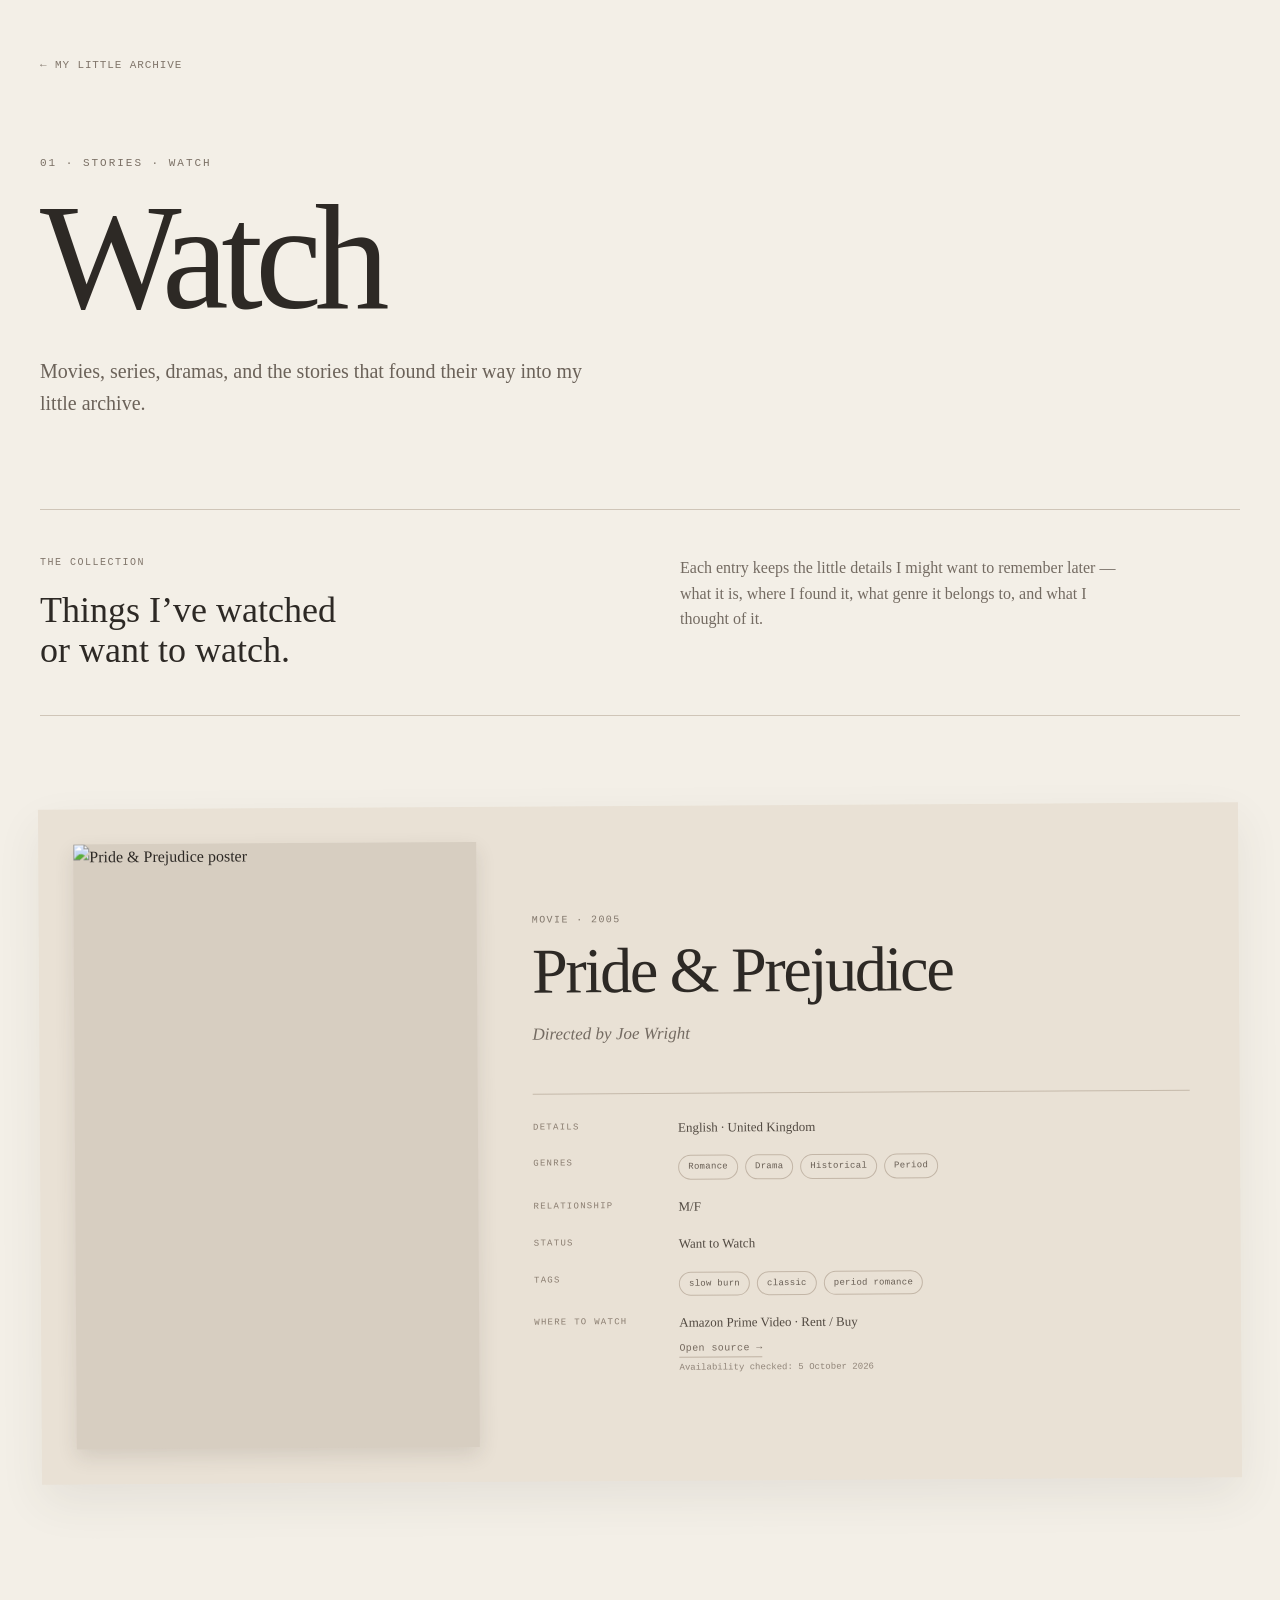
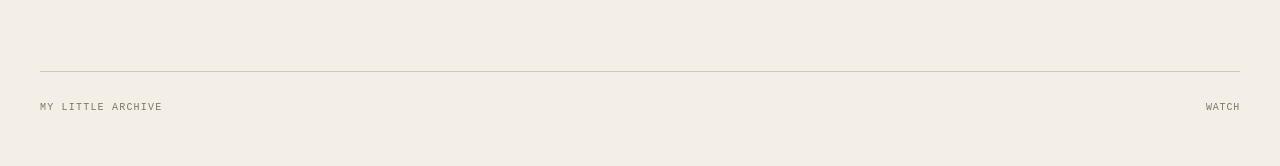
==== watch.html @ 1c5a0d5b "Create my little archive" ====
<!DOCTYPE html>
<html lang="en">

<head>
    <meta charset="UTF-8">
    <meta name="viewport" content="width=device-width, initial-scale=1.0">

    <title>Watch — My Little Archive</title>

    <link rel="stylesheet" href="style.css">
</head>

<body>

    <main class="page watch-page">

        <!-- =================================
             WATCH HEADER
             ================================= -->

        <header class="room-header">

            <a href="index.html" class="back-link">
                ← My Little Archive
            </a>

            <p class="eyebrow">01 · STORIES · WATCH</p>

            <h1>Watch</h1>

            <p class="room-intro">
                Movies, series, dramas, and the stories
                that found their way into my little archive.
            </p>

        </header>


        <!-- =================================
             WATCH INTRO
             ================================= -->

        <section class="watch-intro">

            <div>
                <p class="section-label">THE COLLECTION</p>

                <h2>Things I’ve watched<br>or want to watch.</h2>
            </div>

            <p class="watch-note">
                Each entry keeps the little details I might
                want to remember later — what it is, where
                I found it, what genre it belongs to, and
                what I thought of it.
            </p>

        </section>


        <!-- =================================
             MOVIE COLLECTION
             ================================= -->

        <section class="watch-collection">

            <div id="movie-grid" class="movie-grid">
                <!-- Movies will appear here automatically -->
            </div>

        </section>


        <!-- =================================
             FOOTER
             ================================= -->

        <footer class="archive-footer">

            <p>MY LITTLE ARCHIVE</p>

            <span>WATCH</span>

        </footer>

    </main>


    <!-- JavaScript -->
    <script src="watch.js"></script>

</body>

</html>
---- style.css ----
/* =================================
   MY LITTLE ARCHIVE
   Visual foundation
   ================================= */

* {
    box-sizing: border-box;
}

html {
    scroll-behavior: smooth;
}

body {
    margin: 0;
    min-height: 100vh;

    background: #f3efe7;
    color: #2d2925;

    font-family: Georgia, "Times New Roman", serif;
    line-height: 1.6;
}

::selection {
    background: #d8c8b2;
    color: #2d2925;
}

a {
    color: inherit;
    text-decoration: none;
}

button,
input,
select,
textarea {
    font: inherit;
}

button {
    cursor: pointer;
}

.page {
    width: min(1200px, calc(100% - 48px));
    margin: 0 auto;
}


/* =================================
   HOMEPAGE HEADER
   ================================= */

.hero {
    min-height: 70vh;

    display: flex;
    flex-direction: column;
    justify-content: center;

    padding: 80px 0;
}

.eyebrow {
    margin: 0 0 18px;

    font-family: "Courier New", monospace;
    font-size: 11px;
    letter-spacing: 0.18em;
    text-transform: uppercase;

    color: #7b7065;
}

.hero h1 {
    margin: 0;

    font-size: clamp(52px, 9vw, 120px);
    font-weight: 400;
    letter-spacing: -0.04em;
    line-height: 0.95;
}

.intro {
    max-width: 520px;
    margin: 28px 0 0;

    font-size: 20px;
    color: #6b6259;
}


/* =================================
   HOMEPAGE COLLECTIONS
   ================================= */

.collections {
    display: grid;
    grid-template-columns: repeat(2, 1fr);
    gap: 24px;

    margin-top: 80px;
}

.collection {
    min-height: 300px;

    padding: 36px;

    border: 1px solid #cfc5b8;

    background: rgba(255, 252, 246, 0.35);

    transition:
        transform 0.3s ease,
        background 0.3s ease;
}

.collection:hover {
    background: #ebe4d9;
    transform: translateY(-4px);
}

.collection-number {
    margin: 0 0 28px;

    font-family: "Courier New", monospace;
    font-size: 11px;
    letter-spacing: 0.15em;

    color: #8a7d70;
}

.collection h2 {
    margin: 0;

    font-size: 42px;
    font-weight: 400;
    line-height: 1;
}

.collection-description {
    max-width: 420px;
    margin: 18px 0 32px;

    color: #746b62;
}


/* =================================
   HOMEPAGE ROOM LINKS
   ================================= */

.rooms {
    display: flex;
    flex-direction: column;
    gap: 10px;
}

.room {
    display: flex;
    align-items: center;
    gap: 16px;

    padding: 14px 16px;

    border-top: 1px solid #d6cdc2;

    transition:
        background 0.25s ease,
        padding-left 0.25s ease;
}

.room:last-child {
    border-bottom: 1px solid #d6cdc2;
}

.room:hover {
    background: rgba(255, 252, 246, 0.65);
    padding-left: 22px;
}

.room-icon {
    width: 38px;
    flex-shrink: 0;

    font-size: 22px;
    text-align: center;
}

.room h3 {
    margin: 0;

    font-size: 20px;
    font-weight: 400;
}

.room p {
    margin: 2px 0 0;

    font-family: "Courier New", monospace;
    font-size: 10px;
    line-height: 1.5;
    letter-spacing: 0.04em;

    color: #81766b;
}


/* =================================
   ROOM PAGE HEADER
   ================================= */

.room-header {
    padding: 50px 0 90px;
}

.back-link {
    display: inline-block;

    margin-bottom: 80px;

    font-family: "Courier New", monospace;
    font-size: 11px;
    letter-spacing: 0.08em;
    text-transform: uppercase;

    color: #81766b;

    transition: transform 0.2s ease;
}

.back-link:hover {
    transform: translateX(-4px);
}

.room-header h1 {
    margin: 0;

    font-size: clamp(64px, 12vw, 150px);
    font-weight: 400;
    letter-spacing: -0.05em;
    line-height: 0.9;
}

.room-intro {
    max-width: 550px;

    margin: 30px 0 0;

    font-size: 20px;
    color: #6b6259;
}


/* =================================
   WATCH INTRO
   ================================= */

.watch-intro {
    display: grid;
    grid-template-columns: 1fr 1fr;
    gap: 80px;

    padding: 45px 0;

    border-top: 1px solid #cfc5b8;
    border-bottom: 1px solid #cfc5b8;
}

.section-label {
    margin: 0 0 20px;

    font-family: "Courier New", monospace;
    font-size: 10px;
    letter-spacing: 0.15em;
    text-transform: uppercase;

    color: #81766b;
}

.watch-intro h2 {
    margin: 0;

    font-size: 36px;
    font-weight: 400;
    line-height: 1.1;
}

.watch-note {
    max-width: 450px;

    margin: 0;

    color: #746b62;
}


/* =================================
   WATCH COLLECTION
   ================================= */

.watch-collection {
    padding: 90px 0;
}

.movie-grid {
    display: flex;
    flex-direction: column;
    gap: 60px;
}


/* =================================
   MOVIE CARD
   ================================= */

.movie-card {
    display: grid;
    grid-template-columns: minmax(280px, 0.75fr) 1.25fr;
    gap: 55px;

    padding: 35px;

    background: #e9e1d5;

    box-shadow:
        0 18px 45px rgba(70, 58, 45, 0.08);

    transform: rotate(-0.35deg);

    transition:
        transform 0.35s ease,
        box-shadow 0.35s ease;
}

.movie-card:nth-child(even) {
    transform: rotate(0.35deg);
}

.movie-card:hover {
    transform: rotate(0deg) translateY(-5px);

    box-shadow:
        0 24px 55px rgba(70, 58, 45, 0.13);
}


/* =================================
   MOVIE POSTER
   ================================= */

.movie-poster {
    width: 100%;
    aspect-ratio: 2 / 3;

    overflow: hidden;

    background: #d7cec1;

    box-shadow:
        0 8px 20px rgba(60, 50, 40, 0.12);
}

.movie-poster img {
    display: block;

    width: 100%;
    height: 100%;

    object-fit: cover;
}

.poster-placeholder {
    width: 100%;
    height: 100%;

    display: flex;
    flex-direction: column;
    align-items: center;
    justify-content: center;

    gap: 12px;

    background:
        linear-gradient(
            145deg,
            #ddd3c5,
            #c9bcae
        );

    color: #73685d;
}

.poster-placeholder span {
    font-size: 48px;
}

.poster-placeholder small {
    font-family: "Courier New", monospace;
    font-size: 10px;
    letter-spacing: 0.2em;
}


/* =================================
   MOVIE INFORMATION
   ================================= */

.movie-information {
    align-self: center;

    padding: 20px 15px 20px 0;
}

.movie-type {
    margin: 0 0 12px;

    font-family: "Courier New", monospace;
    font-size: 10px;
    letter-spacing: 0.14em;
    text-transform: uppercase;

    color: #81766b;
}

.movie-information h2 {
    margin: 0;

    font-size: clamp(38px, 5vw, 68px);
    font-weight: 400;
    letter-spacing: -0.035em;
    line-height: 0.98;
}

.movie-director {
    margin: 18px 0 45px;

    font-size: 17px;
    font-style: italic;

    color: #746b62;
}


/* =================================
   MOVIE METADATA
   ================================= */

.movie-meta {
    display: flex;
    flex-direction: column;
    gap: 18px;

    padding-top: 25px;

    border-top: 1px solid #c5b9aa;
}

.meta-group {
    display: grid;
    grid-template-columns: 125px 1fr;
    gap: 20px;
    align-items: start;
}

.meta-label {
    padding-top: 2px;

    font-family: "Courier New", monospace;
    font-size: 9px;
    line-height: 1.4;
    letter-spacing: 0.14em;
    text-transform: uppercase;

    color: #8a7d70;
}

.meta-group p {
    margin: 0;

    font-size: 13px;
    line-height: 1.45;

    color: #514941;
}


/* =================================
   SOURCE / WATCH INFORMATION
   ================================= */

.source-link {
    display: inline-block;

    margin-top: 5px;

    font-family: "Courier New", monospace;
    font-size: 10px;
    letter-spacing: 0.04em;

    color: #75695e;

    border-bottom: 1px solid #bfb2a3;
}

.source-link:hover {
    color: #2d2925;
}

.availability-date {
    margin-top: 4px !important;

    font-family: "Courier New", monospace;
    font-size: 9px !important;
    line-height: 1.4 !important;

    color: #918579 !important;
}


/* =================================
   TAGS
   ================================= */

.tag-list {
    display: flex;
    flex-wrap: wrap;
    gap: 7px;
}

.tag-list span {
    display: inline-block;

    padding: 4px 9px;

    border: 1px solid #c3b6a7;

    border-radius: 999px;

    font-family: "Courier New", monospace;
    font-size: 9px;
    letter-spacing: 0.03em;

    color: #675d53;
}


/* =================================
   MOVIE NOTES
   ================================= */

.movie-note {
    margin-top: 32px;
    padding-top: 22px;

    border-top: 1px solid #c5b9aa;
}

.movie-note .meta-label {
    display: block;

    margin-bottom: 8px;
}

.movie-note p {
    max-width: 600px;

    margin: 0;

    font-size: 14px;
    line-height: 1.6;

    color: #62584f;
}

.personal-note {
    padding-bottom: 5px;
}


/* =================================
   ADMIN / ADD PAGE
   ================================= */

.admin-page {
    padding-bottom: 40px;
}

.admin-section {
    padding: 55px 0;

    border-top: 1px solid #cfc5b8;
}

.admin-section > .section-label {
    margin-bottom: 28px;
}


/* =================================
   ADD TYPE SELECTION
   ================================= */

.add-type-grid {
    display: grid;
    grid-template-columns: repeat(5, 1fr);
    gap: 12px;
}

.add-type {
    min-height: 145px;

    display: flex;
    flex-direction: column;
    align-items: flex-start;
    justify-content: flex-start;

    padding: 20px;

    border: 1px solid #cfc5b8;

    background: rgba(255, 252, 246, 0.35);

    color: #2d2925;

    text-align: left;

    transition:
        background 0.25s ease,
        transform 0.25s ease,
        border-color 0.25s ease;
}

.add-type:hover {
    background: #ebe4d9;
    transform: translateY(-3px);
}

.add-type.active {
    background: #e6dccf;
    border-color: #9f9182;

    box-shadow:
        inset 0 0 0 1px #b7a99a;
}

.add-type span {
    margin-bottom: 16px;

    font-size: 26px;
}

.add-type strong {
    font-size: 19px;
    font-weight: 400;
}

.add-type small {
    margin-top: 4px;

    font-family: "Courier New", monospace;
    font-size: 9px;
    line-height: 1.4;

    color: #81766b;
}


/* =================================
   SEARCH BOX
   ================================= */

.search-box {
    display: flex;
    gap: 10px;

    max-width: 800px;
}

.search-box input {
    flex: 1;

    min-width: 0;

    padding: 17px 18px;

    border: 1px solid #c5b9aa;

    background: #fffaf2;

    color: #2d2925;

    outline: none;
}

.search-box input:focus {
    border-color: #8e8071;
}

.search-button {
    padding: 17px 28px;

    border: 1px solid #2d2925;

    background: #2d2925;
    color: #f5efe5;

    font-family: "Courier New", monospace;
    font-size: 10px;
    letter-spacing: 0.12em;
    text-transform: uppercase;

    transition:
        background 0.2s ease,
        color 0.2s ease;
}

.search-button:hover {
    background: #f3efe7;
    color: #2d2925;
}

.field-note {
    margin: 12px 0 0;

    font-family: "Courier New", monospace;
    font-size: 10px;

    color: #8a7d70;
}


/* =================================
   SEARCH RESULTS
   ================================= */

.search-results-section {
    display: none;
}

.search-results-section.visible {
    display: block;
}

.empty-search {
    min-height: 180px;

    display: flex;
    flex-direction: column;
    align-items: center;
    justify-content: center;

    padding: 40px;

    border: 1px dashed #c7bcae;

    text-align: center;

    color: #81766b;
}

.empty-search span {
    margin-bottom: 10px;

    font-size: 32px;
}

.empty-search p {
    margin: 0;

    font-family: "Courier New", monospace;
    font-size: 10px;
}


/* =================================
   ADMIN FORM
   ================================= */

.admin-form {
    max-width: 850px;

    display: flex;
    flex-direction: column;
    gap: 28px;
}

.form-field {
    display: flex;
    flex-direction: column;
    gap: 8px;
}

.form-field label {
    font-family: "Courier New", monospace;
    font-size: 9px;
    letter-spacing: 0.14em;
    text-transform: uppercase;

    color: #81766b;
}

.form-field input,
.form-field select,
.form-field textarea {
    width: 100%;

    padding: 14px 15px;

    border: 1px solid #c5b9aa;

    background: #fffaf2;

    color: #2d2925;

    outline: none;
}

.form-field textarea {
    resize: vertical;
}

.form-field input:focus,
.form-field select:focus,
.form-field textarea:focus {
    border-color: #8e8071;
}

.form-row {
    display: grid;
    grid-template-columns: 1fr 1fr;
    gap: 20px;
}

.input-help {
    font-family: "Courier New", monospace;
    font-size: 9px;

    color: #978b7e;
}


/* =================================
   WATCHED CHECKBOX
   ================================= */

.check-field {
    display: flex;
    align-items: center;
    gap: 14px;

    padding: 18px;

    border: 1px solid #cfc5b8;

    background: rgba(255, 252, 246, 0.45);

    cursor: pointer;
}

.check-field input {
    position: absolute;
    opacity: 0;
    pointer-events: none;
}

.check-box {
    width: 22px;
    height: 22px;
    flex-shrink: 0;

    display: block;

    border: 1px solid #9f9182;

    background: #fffaf2;

    position: relative;
}

.check-field input:checked + .check-box {
    background: #2d2925;
    border-color: #2d2925;
}

.check-field input:checked + .check-box::after {
    content: "✓";

    position: absolute;

    left: 4px;
    top: -3px;

    font-family: Georgia, serif;
    font-size: 18px;

    color: #f5efe5;
}

.check-field strong {
    display: block;

    font-size: 16px;
    font-weight: 400;
}

.check-field small {
    display: block;

    margin-top: 2px;

    font-family: "Courier New", monospace;
    font-size: 9px;

    color: #81766b;
}


/* =================================
   HIDDEN FIELD
   ================================= */

.hidden-field {
    display: none;
}


/* =================================
   SAVE BUTTON
   ================================= */

.save-button {
    align-self: flex-start;

    margin-top: 10px;

    padding: 17px 30px;

    border: 1px solid #2d2925;

    background: #2d2925;
    color: #f5efe5;

    font-family: "Courier New", monospace;
    font-size: 10px;
    letter-spacing: 0.12em;
    text-transform: uppercase;

    transition:
        background 0.2s ease,
        color 0.2s ease,
        transform 0.2s ease;
}

.save-button:hover {
    background: #f3efe7;
    color: #2d2925;

    transform: translateY(-2px);
}


/* =================================
   LOADING / ERROR
   ================================= */

.loading-message {
    padding: 60px;

    text-align: center;

    border: 1px dashed #c7bcae;

    color: #746b62;
}

.loading-message p {
    margin: 5px 0;
}


/* =================================
   FOOTER
   ================================= */

.archive-footer {
    display: flex;
    align-items: baseline;
    justify-content: space-between;

    margin-top: 100px;
    padding: 28px 0 50px;

    border-top: 1px solid #cfc5b8;

    font-family: "Courier New", monospace;
    font-size: 10px;
    letter-spacing: 0.12em;
    text-transform: uppercase;

    color: #81766b;
}

.archive-footer p {
    margin: 0;
}

.archive-footer span {
    letter-spacing: 0.08em;
}


/* =================================
   MOBILE
   ================================= */

@media (max-width: 900px) {

    .add-type-grid {
        grid-template-columns: repeat(2, 1fr);
    }

    .movie-card {
        grid-template-columns: minmax(240px, 0.75fr) 1.25fr;
        gap: 35px;
    }
}


@media (max-width: 700px) {

    .page {
        width: min(100% - 28px, 1200px);
    }

    .hero {
        min-height: 80vh;
        padding: 60px 0;
    }

    .hero h1 {
        font-size: clamp(48px, 15vw, 80px);
    }

    .intro {
        font-size: 18px;
    }

    .collections {
        grid-template-columns: 1fr;
        margin-top: 50px;
    }

    .collection {
        min-height: auto;
        padding: 28px;
    }

    .collection h2 {
        font-size: 36px;
    }

    .room {
        padding: 14px 8px;
    }

    .room-header {
        padding: 30px 0 60px;
    }

    .back-link {
        margin-bottom: 60px;
    }

    .room-header h1 {
        font-size: clamp(64px, 20vw, 100px);
    }

    .watch-intro {
        grid-template-columns: 1fr;
        gap: 30px;
    }

    .watch-intro h2 {
        font-size: 30px;
    }

    .watch-collection {
        padding: 60px 0;
    }

    .movie-card {
        grid-template-columns: 1fr;

        gap: 30px;

        padding: 22px;

        transform: none;
    }

    .movie-card:nth-child(even) {
        transform: none;
    }

    .movie-card:hover {
        transform: translateY(-4px);
    }

    .movie-information {
        padding: 0;
    }

    .movie-information h2 {
        font-size: 44px;
    }

    .meta-group {
        grid-template-columns: 1fr;
        gap: 6px;
    }

    .meta-group p {
        font-size: 13px;
    }

    .add-type-grid {
        grid-template-columns: 1fr 1fr;
    }

    .add-type {
        min-height: 130px;
        padding: 16px;
    }

    .search-box {
        flex-direction: column;
    }

    .search-button {
        width: 100%;
    }

    .form-row {
        grid-template-columns: 1fr;
    }

    .archive-footer {
        flex-direction: column;
        gap: 8px;
    }
}
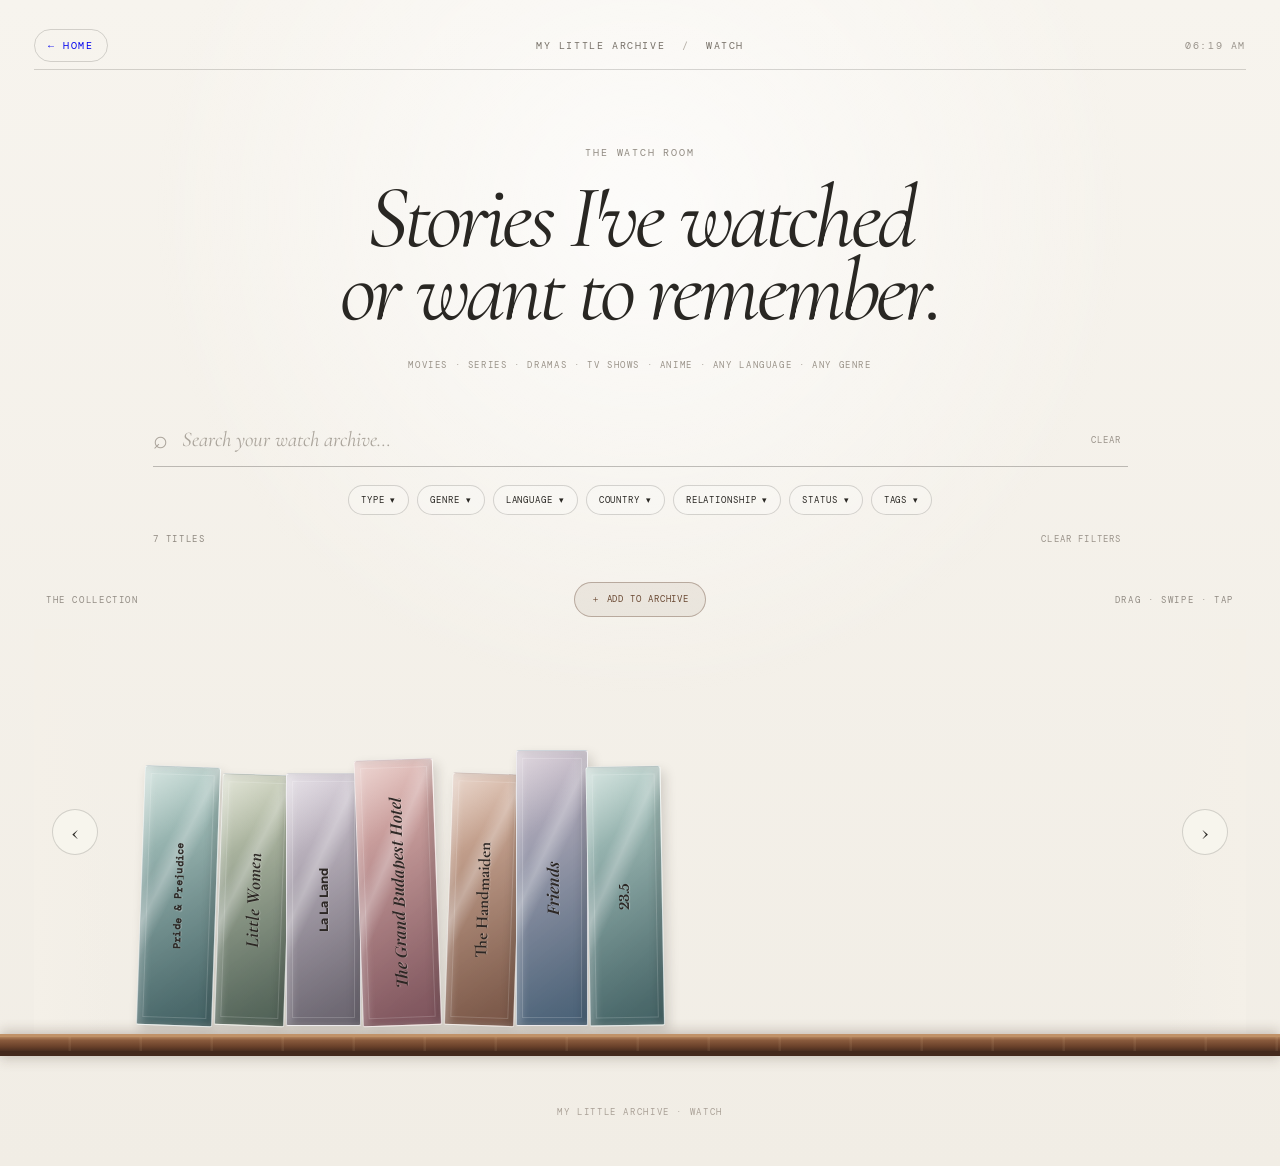
==== commit cb07b506: "Save working Watch room" ====
--- a/watch.html
+++ b/watch.html
@@ -1,94 +1,244 @@
 <!DOCTYPE html>
 <html lang="en">
-
 <head>
-    <meta charset="UTF-8">
-    <meta name="viewport" content="width=device-width, initial-scale=1.0">
-
-    <title>Watch — My Little Archive</title>
-
-    <link rel="stylesheet" href="style.css">
+  <meta charset="UTF-8">
+  <meta name="viewport" content="width=device-width, initial-scale=1">
+  <title>Watch — My Little Archive</title>
+  <link rel="stylesheet" href="watch.css">
 </head>
 
 <body>
-
-    <main class="page watch-page">
-
-        <!-- =================================
-             WATCH HEADER
-             ================================= -->
-
-        <header class="room-header">
-
-            <a href="index.html" class="back-link">
-                ← My Little Archive
-            </a>
-
-            <p class="eyebrow">01 · STORIES · WATCH</p>
-
-            <h1>Watch</h1>
-
-            <p class="room-intro">
-                Movies, series, dramas, and the stories
-                that found their way into my little archive.
-            </p>
-
-        </header>
-
-
-        <!-- =================================
-             WATCH INTRO
-             ================================= -->
-
-        <section class="watch-intro">
-
-            <div>
-                <p class="section-label">THE COLLECTION</p>
-
-                <h2>Things I’ve watched<br>or want to watch.</h2>
-            </div>
-
-            <p class="watch-note">
-                Each entry keeps the little details I might
-                want to remember later — what it is, where
-                I found it, what genre it belongs to, and
-                what I thought of it.
-            </p>
-
-        </section>
-
-
-        <!-- =================================
-             MOVIE COLLECTION
-             ================================= -->
-
-        <section class="watch-collection">
-
-            <div id="movie-grid" class="movie-grid">
-                <!-- Movies will appear here automatically -->
-            </div>
-
-        </section>
-
-
-        <!-- =================================
-             FOOTER
-             ================================= -->
-
-        <footer class="archive-footer">
-
-            <p>MY LITTLE ARCHIVE</p>
-
-            <span>WATCH</span>
-
-        </footer>
-
+  <div class="page">
+    <header class="topbar">
+      <a class="home" href="index.html">← HOME</a>
+      <div class="crumb">MY LITTLE ARCHIVE <span>/</span> WATCH</div>
+      <div class="clock" id="clock"></div>
+    </header>
+
+    <main>
+      <section class="hero">
+        <div class="eyebrow">THE WATCH ROOM</div>
+        <h1>Stories I've watched<br>or want to remember.</h1>
+        <p class="sub">
+          MOVIES · SERIES · DRAMAS · TV SHOWS · ANIME · ANY LANGUAGE · ANY GENRE
+        </p>
+      </section>
+
+      <section class="tools">
+        <div class="search-wrap">
+          <span aria-hidden="true">⌕</span>
+          <input
+            id="search"
+            type="search"
+            placeholder="Search your watch archive…"
+            autocomplete="off"
+          >
+          <button id="clearSearch" type="button">CLEAR</button>
+        </div>
+
+        <div id="filters" class="filters"></div>
+
+        <div class="result-row">
+          <span id="count">0 TITLES</span>
+          <button id="clearFilters" type="button">CLEAR FILTERS</button>
+        </div>
+      </section>
+
+      <section class="collection">
+        <div class="collection-head">
+          <span>THE COLLECTION</span>
+          <button id="openAdd" class="add-button" type="button">
+            ＋ ADD TO ARCHIVE
+          </button>
+          <span class="drag-hint">DRAG · SWIPE · TAP</span>
+        </div>
+
+        <div class="rack">
+          <button class="arrow left" id="prev" type="button" aria-label="Scroll left">‹</button>
+          <div class="edge-fade left-fade"></div>
+          <div id="rail" class="rail"></div>
+          <div class="edge-fade right-fade"></div>
+          <button class="arrow right" id="next" type="button" aria-label="Scroll right">›</button>
+        </div>
+
+        <div class="rack-floor"></div>
+
+        <div id="empty" class="empty" hidden>
+          <div>NOTHING HERE YET</div>
+          <p>Try another search or clear the filters.</p>
+          <button id="emptyAdd" type="button">ADD A STORY</button>
+        </div>
+      </section>
     </main>
 
-
-    <!-- JavaScript -->
-    <script src="watch.js"></script>
-
+    <footer>MY LITTLE ARCHIVE · WATCH</footer>
+  </div>
+
+  <!-- STORY DETAILS -->
+  <div id="modal" class="modal" aria-hidden="true">
+    <div class="modal-backdrop" data-close></div>
+    <article class="detail">
+      <button class="close" id="close" type="button" aria-label="Close">×</button>
+      <div id="detailContent"></div>
+    </article>
+  </div>
+
+  <!-- ADD / EDIT STORY -->
+  <div id="addModal" class="modal" aria-hidden="true">
+    <div class="modal-backdrop" data-add-close></div>
+
+    <article class="add-card">
+      <button class="close" id="closeAdd" type="button" aria-label="Close">×</button>
+
+      <div class="add-heading">
+        <div class="eyebrow">THE ARCHIVE DESK</div>
+        <h2 id="addHeadingTitle">Add a story.</h2>
+        <p id="addHeadingText">
+          Find a title or enter its details manually. You can edit everything before saving.
+        </p>
+      </div>
+
+      <form id="addForm">
+        <div class="movie-search-box">
+          <label for="movieLookup">FIND A MOVIE / SHOW</label>
+          <div class="movie-search-row">
+            <input
+              id="movieLookup"
+              type="search"
+              placeholder="e.g. The Handmaiden"
+              autocomplete="off"
+            >
+            <button id="findMovie" class="primary-button" type="button">
+              FIND MOVIE
+            </button>
+          </div>
+          <small id="movieSearchStatus">
+            Artwork and details are retrieved automatically when available.
+          </small>
+        </div>
+
+        <input name="poster" type="hidden">
+
+        <div class="form-grid">
+          <label>
+            TITLE
+            <input name="title" type="text" required>
+          </label>
+
+          <label>
+            TYPE
+            <select name="type">
+              <option>Movie</option>
+              <option>Series</option>
+              <option>Drama</option>
+              <option>TV Show</option>
+              <option>Anime</option>
+              <option>Special</option>
+              <option>Other</option>
+            </select>
+          </label>
+
+          <label>
+            YEAR
+            <input name="year" type="number" min="1880" max="2100">
+          </label>
+
+          <label>
+            DIRECTOR / CREATOR
+            <input name="director" type="text">
+          </label>
+
+          <label>
+            LANGUAGE
+            <input name="language" type="text">
+          </label>
+
+          <label>
+            COUNTRY
+            <input name="country" type="text">
+          </label>
+
+          <label>
+            REPRESENTATION
+            <input name="relationship" type="text" placeholder="M/F · F/F · M/M · GL · BL">
+          </label>
+
+          <label>
+            GENRES
+            <input name="genres" type="text" placeholder="Romance, Drama, Thriller">
+          </label>
+
+          <label>
+            TAGS
+            <input name="tags" type="text" placeholder="slow burn, comfort, tragic">
+          </label>
+
+          <label>
+            STATUS
+            <select name="status">
+              <option>Want to Watch</option>
+              <option>Watching</option>
+              <option>Watched</option>
+              <option>Dropped</option>
+            </select>
+          </label>
+
+          <label>
+            TITLE STYLE
+            <select name="titleStyle">
+              <option value="elegant">Elegant</option>
+              <option value="romantic">Romantic</option>
+              <option value="classic">Classic</option>
+              <option value="modern">Modern</option>
+              <option value="dramatic">Dramatic</option>
+              <option value="minimal">Minimal</option>
+            </select>
+          </label>
+
+          <label>
+            DURATION
+            <input name="duration" type="text" placeholder="2h 12min">
+          </label>
+
+          <label>
+            RATING
+            <input name="rating" type="text" placeholder="e.g. 8.5">
+          </label>
+
+          <label>
+            DATE WATCHED
+            <input name="dateWatched" type="date">
+          </label>
+
+          <label>
+            WHERE TO WATCH
+            <input name="whereToWatch" type="text" placeholder="Netflix · Prime Video">
+          </label>
+
+          <label class="wide">
+            WATCH / SOURCE LINK
+            <input name="watchLink" type="url" placeholder="https://…">
+          </label>
+
+          <label class="wide">
+            DESCRIPTION / SUMMARY
+            <textarea name="description" rows="4" placeholder="What is this story about?"></textarea>
+          </label>
+
+          <label class="wide">
+            MY NOTE
+            <textarea name="personalNote" rows="4" placeholder="Your own thoughts and favourite details…"></textarea>
+          </label>
+        </div>
+
+        <div class="add-actions">
+          <button id="cancelAdd" class="secondary-button" type="button">CANCEL</button>
+          <button class="primary-button" type="submit">SAVE TO ARCHIVE</button>
+        </div>
+      </form>
+    </article>
+  </div>
+
+  <script src="watch.js"></script>
 </body>
-
 </html>
--- a/watch.css
+++ b/watch.css
@@ -0,0 +1,1098 @@
+@import url('https://fonts.googleapis.com/css2?family=Cormorant+Garamond:ital,wght@0,400;0,500;0,600;0,700;1,400;1,500;1,600&family=DM+Mono:wght@400;500&family=Playfair+Display:ital,wght@0,400;0,500;0,600;0,700;1,400;1,500&family=Libre+Baskerville:wght@400;700&family=Montserrat:wght@500;600;700&display=swap');
+
+:root {
+  --paper: #f4f0e8;
+  --paper-light: #f8f5ee;
+  --ink: #292723;
+  --muted: #8d877e;
+  --line: rgba(41, 39, 35, .18);
+  --wood: #765036;
+  --serif: "Cormorant Garamond", Georgia, serif;
+  --mono: "DM Mono", monospace;
+}
+
+* {
+  box-sizing: border-box;
+}
+
+html {
+  min-height: 100%;
+  background: var(--paper);
+}
+
+body {
+  margin: 0;
+  min-height: 100vh;
+  background:
+    radial-gradient(circle at 50% 18%, rgba(255,255,255,.72), transparent 42%),
+    linear-gradient(180deg, #f7f4ee 0%, #f1ede5 100%);
+  color: var(--ink);
+  font-family: var(--serif);
+  overflow-x: hidden;
+}
+
+button,
+input,
+select,
+textarea {
+  font: inherit;
+}
+
+button {
+  color: inherit;
+  cursor: pointer;
+}
+
+button:disabled {
+  opacity: .4;
+  cursor: default;
+}
+
+[hidden] {
+  display: none !important;
+}
+
+.page {
+  min-height: 100vh;
+  padding: 22px 34px 28px;
+}
+
+/* NAVIGATION */
+
+.topbar {
+  height: 48px;
+  display: grid;
+  grid-template-columns: 140px 1fr 140px;
+  align-items: center;
+  border-bottom: 1px solid var(--line);
+}
+
+.home,
+.clock,
+.crumb {
+  font-family: var(--mono);
+  font-size: 10px;
+  letter-spacing: .16em;
+  text-transform: uppercase;
+}
+
+.home {
+  text-decoration: none;
+  border: 1px solid var(--line);
+  border-radius: 999px;
+  padding: 9px 13px;
+  width: max-content;
+  transition: .2s;
+}
+
+.home:hover {
+  background: #2c2a26;
+  color: #f7f4ee;
+}
+
+.crumb {
+  text-align: center;
+  color: #777168;
+}
+
+.crumb span {
+  margin: 0 9px;
+  color: #b4aea5;
+}
+
+.clock {
+  text-align: right;
+  color: #99938b;
+}
+
+/* HERO */
+
+.hero {
+  text-align: center;
+  padding: 76px 20px 40px;
+}
+
+.eyebrow,
+.sub,
+.collection-head,
+.result-row,
+footer {
+  font-family: var(--mono);
+  letter-spacing: .18em;
+  text-transform: uppercase;
+}
+
+.eyebrow {
+  font-size: 10px;
+  color: #918b82;
+  margin-bottom: 22px;
+}
+
+.hero h1 {
+  font-size: clamp(56px, 7vw, 104px);
+  line-height: .82;
+  font-weight: 400;
+  font-style: italic;
+  letter-spacing: -.045em;
+  margin: 0;
+}
+
+.sub {
+  font-size: 9px;
+  line-height: 1.8;
+  color: #9a9389;
+  margin: 29px 0 0;
+}
+
+/* SEARCH */
+
+.tools {
+  max-width: 975px;
+  margin: 0 auto 36px;
+}
+
+.search-wrap {
+  height: 54px;
+  border-bottom: 1px solid rgba(41,39,35,.28);
+  display: flex;
+  align-items: center;
+  gap: 12px;
+}
+
+.search-wrap > span {
+  font-size: 25px;
+  color: #aaa39a;
+}
+
+.search-wrap input {
+  flex: 1;
+  min-width: 0;
+  border: 0;
+  outline: 0;
+  background: transparent;
+  font-family: var(--serif);
+  font-size: 21px;
+  font-style: italic;
+  color: var(--ink);
+}
+
+.search-wrap input::placeholder {
+  color: #aaa49b;
+}
+
+.search-wrap button,
+.result-row button {
+  border: 0;
+  background: transparent;
+  font-family: var(--mono);
+  font-size: 9px;
+  letter-spacing: .13em;
+  color: #9a938a;
+}
+
+/* FILTERS */
+
+.filters {
+  display: flex;
+  gap: 8px;
+  flex-wrap: wrap;
+  justify-content: center;
+  padding: 18px 0 10px;
+}
+
+.filter {
+  position: relative;
+}
+
+.filter > button {
+  border: 1px solid var(--line);
+  background: rgba(255,255,255,.2);
+  border-radius: 999px;
+  padding: 8px 12px;
+  font-family: var(--mono);
+  font-size: 9px;
+  letter-spacing: .1em;
+  text-transform: uppercase;
+}
+
+.filter > button.active,
+.filter > button:hover {
+  background: #2d2b27;
+  color: #f7f4ee;
+}
+
+.menu {
+  position: absolute;
+  z-index: 40;
+  top: calc(100% + 8px);
+  left: 0;
+  min-width: 205px;
+  max-height: 260px;
+  overflow: auto;
+  padding: 9px;
+  background: rgba(249,247,242,.98);
+  border: 1px solid var(--line);
+  box-shadow: 0 16px 35px rgba(35,31,25,.12);
+  text-align: left;
+}
+
+.menu label {
+  display: flex;
+  gap: 9px;
+  align-items: center;
+  padding: 8px 6px;
+  font-family: var(--mono);
+  font-size: 9px;
+  letter-spacing: .04em;
+  cursor: pointer;
+}
+
+.menu label:hover {
+  background: rgba(0,0,0,.04);
+}
+
+.menu input {
+  accent-color: #292723;
+}
+
+.result-row {
+  display: flex;
+  justify-content: space-between;
+  align-items: center;
+  gap: 12px;
+  padding-top: 7px;
+  font-size: 9px;
+  color: #8f8980;
+}
+
+/* COLLECTION */
+
+.collection {
+  margin-top: 30px;
+}
+
+.collection-head {
+  display: grid;
+  grid-template-columns: 1fr auto 1fr;
+  align-items: center;
+  gap: 12px;
+  padding: 0 12px 12px;
+  font-size: 9px;
+  color: #928c84;
+}
+
+.add-button {
+  border: 1px solid rgba(90,59,39,.35);
+  background: rgba(118,80,54,.08);
+  color: #6a4933;
+  border-radius: 999px;
+  padding: 10px 16px;
+  font-family: var(--mono);
+  font-size: 9px;
+  letter-spacing: .1em;
+  transition: .2s;
+}
+
+.add-button:hover {
+  background: var(--wood);
+  color: #f8f3eb;
+}
+
+.drag-hint {
+  text-align: right;
+}
+
+/* RACK AND WOODEN SHELF */
+
+.rack {
+  position: relative;
+  height: 405px;
+  overflow: hidden;
+}
+
+.rail {
+  height: 100%;
+  display: flex;
+  align-items: flex-end;
+  gap: 2px;
+  overflow-x: auto;
+  overflow-y: hidden;
+  padding: 25px max(8vw, 100px) 8px;
+  scroll-behavior: smooth;
+  scrollbar-width: none;
+  cursor: grab;
+  touch-action: pan-x;
+  user-select: none;
+}
+
+.rail::-webkit-scrollbar {
+  display: none;
+}
+
+.rail.dragging {
+  cursor: grabbing;
+  scroll-behavior: auto;
+}
+
+.arrow {
+  position: absolute;
+  z-index: 20;
+  top: 50%;
+  transform: translateY(-50%);
+  width: 46px;
+  height: 46px;
+  display: grid;
+  place-items: center;
+  border: 1px solid var(--line);
+  border-radius: 50%;
+  background: rgba(248,245,238,.9);
+  font-family: var(--serif);
+  font-size: 27px;
+}
+
+.arrow.left {
+  left: 18px;
+}
+
+.arrow.right {
+  right: 18px;
+}
+
+.edge-fade {
+  position: absolute;
+  top: 0;
+  bottom: 0;
+  width: 80px;
+  z-index: 10;
+  pointer-events: none;
+}
+
+.left-fade {
+  left: 0;
+  background: linear-gradient(90deg, var(--paper), transparent);
+}
+
+.right-fade {
+  right: 0;
+  background: linear-gradient(270deg, var(--paper), transparent);
+}
+
+.rack-floor {
+  position: relative;
+  z-index: 15;
+  height: 22px;
+  margin-left: -34px;
+  width: calc(100% + 68px);
+  background:
+    repeating-linear-gradient(90deg, transparent 0 68px, rgba(255,220,174,.08) 69px 71px),
+    linear-gradient(180deg, #b1825b 0%, #8a5b3d 23%, #6b422b 66%, #4b2e20 100%);
+  border-top: 3px solid #c09268;
+  border-bottom: 5px solid #44291d;
+  box-shadow:
+    0 -4px 12px rgba(63,41,25,.2),
+    0 6px 12px rgba(63,41,25,.12);
+}
+
+/* COLOURED ACRYLIC CD CASES */
+
+.case {
+  --c: #8c7780;
+  --c2: #d8c3bc;
+  --w: 74px;
+  --h: 285px;
+  --tilt: 0deg;
+
+  position: relative;
+  flex: 0 0 var(--w);
+  width: var(--w);
+  height: var(--h);
+  margin: 0;
+  align-self: flex-end;
+  transform: rotate(var(--tilt));
+  transform-origin: bottom center;
+  cursor: pointer;
+  transition: transform .22s ease, filter .22s ease;
+  -webkit-tap-highlight-color: transparent;
+}
+
+.case:hover {
+  transform: translateY(-8px) rotate(var(--tilt));
+  z-index: 10;
+}
+
+.case-art {
+  position: absolute;
+  inset: 0;
+  overflow: hidden;
+  border: 1px solid rgba(255,255,255,.72);
+  border-radius: 3px 3px 2px 2px;
+  background:
+    linear-gradient(140deg, rgba(255,255,255,.45), transparent 28%, rgba(0,0,0,.12) 88%),
+    linear-gradient(160deg, var(--c2), var(--c));
+  box-shadow:
+    inset 4px 0 9px rgba(255,255,255,.28),
+    inset -5px 0 10px rgba(0,0,0,.14),
+    4px 6px 12px rgba(43,38,31,.17);
+}
+
+.case-art::before {
+  content: "";
+  position: absolute;
+  inset: 0;
+  background: linear-gradient(115deg, transparent 0 30%, rgba(255,255,255,.28) 38%, transparent 47%);
+  pointer-events: none;
+}
+
+.case-art::after {
+  content: "";
+  position: absolute;
+  inset: 7px 5px;
+  border: 1px solid rgba(255,255,255,.17);
+  pointer-events: none;
+}
+
+/* TITLE ON THE CASE RIM — NOT BELOW THE CASE */
+
+.case-text {
+  position: absolute;
+  inset: 0;
+  z-index: 5;
+  display: flex;
+  align-items: center;
+  justify-content: center;
+  padding: 4px;
+  overflow: hidden;
+  pointer-events: none;
+}
+
+.case-title {
+  writing-mode: vertical-rl;
+  transform: rotate(180deg);
+  display: block;
+  max-width: 100%;
+  max-height: 80%;
+  overflow: hidden;
+  white-space: nowrap;
+  text-overflow: ellipsis;
+  font-family: var(--serif);
+  font-size: 15px;
+  line-height: .95;
+  text-align: center;
+  font-weight: 600;
+  color: rgba(38,33,29,.95);
+  text-shadow: 0 1px 1px rgba(255,255,255,.35);
+}
+
+.case.style-elegant .case-title {
+  font-family: "Cormorant Garamond", Georgia, serif;
+  font-size: 19px;
+  font-style: italic;
+  font-weight: 700;
+}
+
+.case.style-romantic .case-title {
+  font-family: "Playfair Display", Georgia, serif;
+  font-size: 16px;
+  font-style: italic;
+}
+
+.case.style-classic .case-title {
+  font-family: "Libre Baskerville", Georgia, serif;
+  font-size: 13px;
+  font-weight: 700;
+}
+
+.case.style-modern .case-title {
+  font-family: "Montserrat", sans-serif;
+  font-size: 12px;
+  font-weight: 700;
+}
+
+.case.style-dramatic .case-title {
+  font-family: var(--serif);
+  font-size: 17px;
+  font-weight: 700;
+}
+
+.case.style-minimal .case-title {
+  font-family: var(--mono);
+  font-size: 10px;
+  letter-spacing: .03em;
+}
+
+/* Never display posters or floating title/year labels on the shelf */
+
+.case .poster,
+.case .poster img,
+.case-label {
+  display: none !important;
+}
+
+/* EMPTY COLLECTION */
+
+.empty {
+  padding: 30px 15px 40px;
+  text-align: center;
+  font-family: var(--mono);
+  font-size: 9px;
+  letter-spacing: .15em;
+  color: #948b81;
+}
+
+.empty p {
+  font-family: var(--serif);
+  font-size: 17px;
+  letter-spacing: 0;
+  color: #aaa196;
+}
+
+.empty button {
+  border: 1px solid var(--line);
+  background: transparent;
+  padding: 10px 15px;
+  font-family: var(--mono);
+  font-size: 9px;
+  letter-spacing: .1em;
+}
+
+/* FOOTER */
+
+footer {
+  padding: 50px 20px 20px;
+  text-align: center;
+  font-size: 9px;
+  color: #aaa197;
+}
+
+/* MODALS */
+
+.modal {
+  position: fixed;
+  inset: 0;
+  z-index: 100;
+  display: none;
+  padding: 22px;
+}
+
+.modal.open {
+  display: block;
+}
+
+.modal-backdrop {
+  position: absolute;
+  inset: 0;
+  background: rgba(37,33,29,.48);
+  backdrop-filter: blur(7px);
+}
+
+.detail,
+.add-card {
+  position: absolute;
+  left: 50%;
+  top: 50%;
+  transform: translate(-50%,-50%);
+  width: min(975px, calc(100vw - 44px));
+  max-height: calc(100vh - 44px);
+  overflow: auto;
+  background: #f8f4ec;
+  box-shadow: 0 25px 70px rgba(30,25,20,.28);
+}
+
+.detail {
+  padding: 36px;
+}
+
+.close {
+  position: absolute;
+  top: 13px;
+  right: 18px;
+  z-index: 5;
+  border: 0;
+  background: transparent;
+  font-size: 30px;
+  color: #756f67;
+  line-height: 1;
+}
+
+/* DETAIL POSTER — SHOWN ONLY INSIDE DETAIL MODAL */
+
+.detail-grid {
+  display: grid;
+  grid-template-columns: 260px minmax(0,1fr);
+  gap: 38px;
+}
+
+.detail-art {
+  min-height: 390px;
+  border-radius: 3px;
+  position: relative;
+  overflow: hidden;
+  display: flex;
+  align-items: center;
+  justify-content: center;
+  background: linear-gradient(150deg, var(--c2,#d8c3bc), var(--c,#8c7780));
+  box-shadow: 10px 15px 30px rgba(0,0,0,.14);
+}
+
+.detail-poster-image {
+  display: block;
+  position: absolute;
+  inset: 0;
+  width: 100%;
+  height: 100%;
+  padding: 10px;
+  object-fit: contain;
+  background: #eee8de;
+}
+
+.poster-missing {
+  padding: 24px;
+  text-align: center;
+  font-family: var(--mono);
+  font-size: 9px;
+  letter-spacing: .12em;
+  color: #71685f;
+}
+
+.detail-art-title {
+  position: absolute;
+  inset: 25px;
+  display: flex;
+  align-items: flex-end;
+  font-size: 45px;
+  line-height: .88;
+  font-style: italic;
+  z-index: 2;
+  color: #fff;
+  text-shadow: 0 2px 10px rgba(0,0,0,.28);
+  pointer-events: none;
+}
+
+.detail-info {
+  min-width: 0;
+}
+
+.detail-info .eyebrow {
+  margin: 0 0 16px;
+}
+
+.detail-info h2 {
+  font-size: 58px;
+  line-height: .9;
+  font-weight: 400;
+  letter-spacing: -.025em;
+  margin: 0 25px 16px 0;
+  overflow-wrap: anywhere;
+}
+
+.detail-info .director {
+  font-size: 20px;
+  color: #716b64;
+  margin-bottom: 25px;
+}
+
+.description {
+  font-size: 19px;
+  line-height: 1.4;
+  color: #575149;
+  max-width: 650px;
+  white-space: pre-line;
+}
+
+.meta-grid {
+  display: flex;
+  flex-wrap: wrap;
+  gap: 7px;
+  margin: 24px 0;
+}
+
+.pill {
+  font-family: var(--mono);
+  font-size: 8px;
+  letter-spacing: .07em;
+  text-transform: uppercase;
+  border: 1px solid var(--line);
+  border-radius: 999px;
+  padding: 7px 9px;
+}
+
+.detail-actions {
+  display: flex;
+  flex-wrap: wrap;
+  gap: 8px;
+  margin-top: 20px;
+}
+
+.detail-actions button {
+  font-family: var(--mono);
+  font-size: 9px;
+  letter-spacing: .06em;
+  border: 1px solid var(--line);
+  background: transparent;
+  padding: 10px 12px;
+}
+
+.detail-actions button.active {
+  background: #2c2a26;
+  color: #f7f4ee;
+}
+
+.detail-edit-row {
+  margin-top: 14px;
+}
+
+.edit-button {
+  border: 1px solid var(--line);
+  background: transparent;
+  padding: 10px 13px;
+  font-family: var(--mono);
+  font-size: 9px;
+  letter-spacing: .12em;
+  text-transform: uppercase;
+}
+
+.edit-button:hover {
+  background: #2c2a26;
+  color: #f7f4ee;
+}
+
+.archive-note {
+  margin-top: 20px;
+  padding-top: 16px;
+  border-top: 1px solid var(--line);
+}
+
+.archive-note span {
+  font-family: var(--mono);
+  font-size: 8px;
+  letter-spacing: .12em;
+  color: #8d877e;
+}
+
+.archive-note p {
+  margin: 8px 0 0;
+  font-size: 17px;
+  line-height: 1.4;
+  color: #575149;
+}
+
+.watch-source {
+  margin-top: 20px;
+  font-family: var(--mono);
+  font-size: 9px;
+  letter-spacing: .1em;
+  text-transform: uppercase;
+  color: #6d675f;
+}
+
+.watch-link {
+  display: inline-block;
+  margin-top: 20px;
+  font-family: var(--mono);
+  font-size: 9px;
+  letter-spacing: .1em;
+  text-transform: uppercase;
+  color: #45413c;
+}
+
+.detail-nav {
+  display: flex;
+  justify-content: space-between;
+  gap: 15px;
+  margin-top: 30px;
+  padding-top: 18px;
+  border-top: 1px solid var(--line);
+  font-family: var(--mono);
+  font-size: 9px;
+  letter-spacing: .08em;
+}
+
+.detail-nav button {
+  border: 0;
+  background: transparent;
+}
+
+/* ADD / EDIT FORM */
+
+.add-card {
+  padding: 42px;
+}
+
+.add-heading {
+  border-bottom: 1px solid var(--line);
+  padding-bottom: 22px;
+  margin-bottom: 25px;
+}
+
+.add-heading .eyebrow {
+  margin-bottom: 10px;
+}
+
+.add-heading h2 {
+  margin: 0;
+  font-size: 52px;
+  line-height: .95;
+  font-weight: 400;
+  font-style: italic;
+}
+
+.add-heading p {
+  margin: 12px 0 0;
+  font-size: 18px;
+  line-height: 1.4;
+  color: #817a72;
+}
+
+.movie-search-box {
+  margin-bottom: 22px;
+  padding: 15px 16px;
+  border: 1px solid var(--line);
+  background: rgba(255,255,255,.22);
+}
+
+.movie-search-box > label {
+  display: block;
+  font-family: var(--mono);
+  font-size: 9px;
+  letter-spacing: .1em;
+  color: #777067;
+}
+
+.movie-search-row {
+  display: grid;
+  grid-template-columns: minmax(0,1fr) auto;
+  gap: 8px;
+  margin-top: 7px;
+}
+
+.movie-search-row input {
+  width: 100%;
+  min-width: 0;
+  border: 1px solid rgba(41,39,35,.2);
+  background: rgba(255,255,255,.5);
+  padding: 11px 12px;
+  outline: none;
+  font-family: var(--serif);
+  font-size: 17px;
+  color: var(--ink);
+}
+
+.movie-search-box small {
+  display: block;
+  margin-top: 8px;
+  font-size: 9px;
+  letter-spacing: .02em;
+  color: #8e867d;
+  text-transform: none;
+}
+
+.form-grid {
+  display: grid;
+  grid-template-columns: 1fr 1fr;
+  gap: 17px 18px;
+}
+
+.form-grid label {
+  display: flex;
+  flex-direction: column;
+  gap: 7px;
+  font-family: var(--mono);
+  font-size: 9px;
+  letter-spacing: .08em;
+  color: #777067;
+}
+
+.form-grid label.wide {
+  grid-column: 1 / -1;
+}
+
+.form-grid input,
+.form-grid select,
+.form-grid textarea {
+  width: 100%;
+  min-width: 0;
+  border: 1px solid rgba(41,39,35,.2);
+  border-radius: 0;
+  background: rgba(255,255,255,.35);
+  padding: 11px 12px;
+  outline: none;
+  font-family: var(--serif);
+  font-size: 17px;
+  letter-spacing: 0;
+  color: var(--ink);
+}
+
+.form-grid textarea {
+  resize: vertical;
+}
+
+.form-grid input:focus,
+.form-grid select:focus,
+.form-grid textarea:focus {
+  border-color: rgba(41,39,35,.5);
+  background: rgba(255,255,255,.65);
+}
+
+.add-actions {
+  display: flex;
+  justify-content: flex-end;
+  gap: 9px;
+  margin-top: 27px;
+  padding-top: 20px;
+  border-top: 1px solid var(--line);
+}
+
+.primary-button,
+.secondary-button {
+  padding: 11px 16px;
+  font-family: var(--mono);
+  font-size: 9px;
+  letter-spacing: .1em;
+  text-transform: uppercase;
+}
+
+.primary-button {
+  border: 1px solid #5a3b27;
+  background: #5a3b27;
+  color: #f7f1e7;
+}
+
+.secondary-button {
+  border: 1px solid var(--line);
+  background: transparent;
+}
+
+/* RESPONSIVE */
+
+@media (max-width: 700px) {
+  .page {
+    padding: 14px 14px 22px;
+  }
+
+  .topbar {
+    grid-template-columns: 95px 1fr 55px;
+  }
+
+  .crumb {
+    display: none;
+  }
+
+  .clock,
+  .home {
+    font-size: 8px;
+  }
+
+  .hero {
+    padding: 58px 8px 30px;
+  }
+
+  .hero h1 {
+    font-size: clamp(43px,10vw,58px);
+    line-height: .9;
+  }
+
+  .tools {
+    margin-bottom: 22px;
+  }
+
+  .search-wrap input {
+    font-size: 18px;
+  }
+
+  .filters {
+    justify-content: flex-start;
+  }
+
+  .result-row {
+    font-size: 8px;
+  }
+
+  .collection-head {
+    grid-template-columns: 1fr auto;
+    gap: 10px;
+    padding-inline: 0;
+  }
+
+  .drag-hint {
+    display: none;
+  }
+
+  .rack {
+    height: 340px;
+  }
+
+  .rail {
+    padding-left: 60px;
+    padding-right: 60px;
+    gap: 2px;
+  }
+
+  .arrow {
+    display: none;
+  }
+
+  .case {
+    --w: 62px;
+    --h: 265px;
+    flex-basis: var(--w);
+  }
+
+  .case-title {
+    font-size: 12px;
+  }
+
+  .detail {
+    padding: 25px 20px;
+  }
+
+  .detail-grid {
+    grid-template-columns: 1fr;
+    gap: 22px;
+  }
+
+  .detail-art {
+    min-height: 320px;
+  }
+
+  .detail-info h2 {
+    font-size: 45px;
+  }
+
+  .add-card {
+    padding: 32px 20px 22px;
+  }
+
+  .add-heading h2 {
+    font-size: 43px;
+  }
+
+  .form-grid {
+    grid-template-columns: 1fr;
+  }
+
+  .form-grid label.wide {
+    grid-column: auto;
+  }
+
+  .movie-search-row {
+    grid-template-columns: 1fr;
+  }
+
+  .add-actions {
+    flex-direction: column-reverse;
+  }
+
+  .primary-button,
+  .secondary-button {
+    width: 100%;
+  }
+}
+
+@media (prefers-reduced-motion: reduce) {
+  *,
+  *::before,
+  *::after {
+    scroll-behavior: auto !important;
+    transition-duration: .01ms !important;
+  }
+}
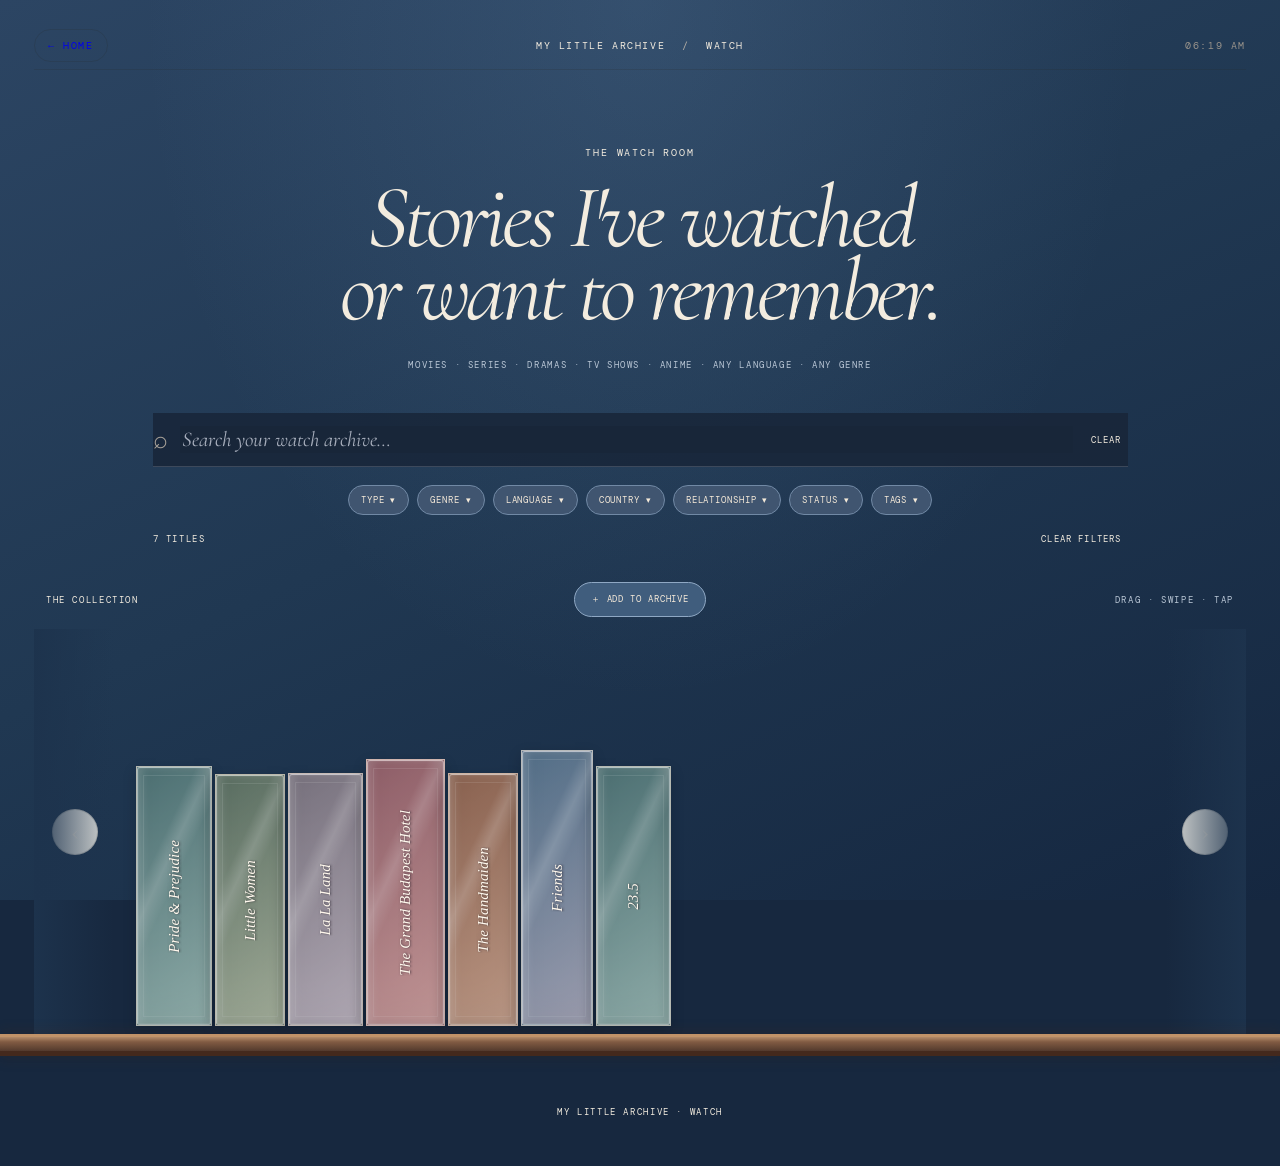
==== commit e80ecebb: "Checkpoint working Watch room before poster fixes" ====
--- a/watch.html
+++ b/watch.html
@@ -1,3 +1,4 @@
+
 <!DOCTYPE html>
 <html lang="en">
 <head>
@@ -27,12 +28,9 @@
       <section class="tools">
         <div class="search-wrap">
           <span aria-hidden="true">⌕</span>
-          <input
-            id="search"
-            type="search"
-            placeholder="Search your watch archive…"
-            autocomplete="off"
-          >
+          <input id="search" type="search"
+                 placeholder="Search your watch archive…"
+                 autocomplete="off">
           <button id="clearSearch" type="button">CLEAR</button>
         </div>
 
@@ -54,11 +52,13 @@
         </div>
 
         <div class="rack">
-          <button class="arrow left" id="prev" type="button" aria-label="Scroll left">‹</button>
+          <button class="arrow left" id="prev" type="button"
+                  aria-label="Scroll left">‹</button>
           <div class="edge-fade left-fade"></div>
           <div id="rail" class="rail"></div>
           <div class="edge-fade right-fade"></div>
-          <button class="arrow right" id="next" type="button" aria-label="Scroll right">›</button>
+          <button class="arrow right" id="next" type="button"
+                  aria-label="Scroll right">›</button>
         </div>
 
         <div class="rack-floor"></div>
@@ -78,7 +78,8 @@
   <div id="modal" class="modal" aria-hidden="true">
     <div class="modal-backdrop" data-close></div>
     <article class="detail">
-      <button class="close" id="close" type="button" aria-label="Close">×</button>
+      <button class="close" id="close" type="button"
+              aria-label="Close">×</button>
       <div id="detailContent"></div>
     </article>
   </div>
@@ -88,13 +89,15 @@
     <div class="modal-backdrop" data-add-close></div>
 
     <article class="add-card">
-      <button class="close" id="closeAdd" type="button" aria-label="Close">×</button>
+      <button class="close" id="closeAdd" type="button"
+              aria-label="Close">×</button>
 
       <div class="add-heading">
         <div class="eyebrow">THE ARCHIVE DESK</div>
         <h2 id="addHeadingTitle">Add a story.</h2>
         <p id="addHeadingText">
-          Find a title or enter its details manually. You can edit everything before saving.
+          Find a title or enter its details manually.
+          You can edit everything before saving.
         </p>
       </div>
 
@@ -102,14 +105,11 @@
         <div class="movie-search-box">
           <label for="movieLookup">FIND A MOVIE / SHOW</label>
           <div class="movie-search-row">
-            <input
-              id="movieLookup"
-              type="search"
-              placeholder="e.g. The Handmaiden"
-              autocomplete="off"
-            >
+            <input id="movieLookup" type="search"
+                   placeholder="e.g. The Handmaiden"
+                   autocomplete="off">
             <button id="findMovie" class="primary-button" type="button">
-              FIND MOVIE
+              SEARCH TITLE
             </button>
           </div>
           <small id="movieSearchStatus">
@@ -160,17 +160,20 @@
 
           <label>
             REPRESENTATION
-            <input name="relationship" type="text" placeholder="M/F · F/F · M/M · GL · BL">
+            <input name="relationship" type="text"
+                   placeholder="M/F · F/F · M/M · GL · BL">
           </label>
 
           <label>
             GENRES
-            <input name="genres" type="text" placeholder="Romance, Drama, Thriller">
+            <input name="genres" type="text"
+                   placeholder="Romance, Drama, Thriller">
           </label>
 
           <label>
             TAGS
-            <input name="tags" type="text" placeholder="slow burn, comfort, tragic">
+            <input name="tags" type="text"
+                   placeholder="slow burn, comfort, tragic">
           </label>
 
           <label>
@@ -195,6 +198,111 @@
             </select>
           </label>
 
+          <label class="wide">
+            TYPOGRAPHY MODE
+            <select name="typographyMode" id="typographyMode">
+              <option value="automatic" selected>
+                Automatic — use title style
+              </option>
+              <option value="manual">
+                Manual — customise typography
+              </option>
+            </select>
+            <small>
+              Automatic uses your selected title style as its fallback.
+              Choose Manual to customise the spine text.
+            </small>
+          </label>
+
+          <div class="wide" id="manualTypography"
+               hidden>
+            <div class="form-grid typography-grid">
+              <label>
+                FONT FAMILY
+                <select name="manualFont" id="manualFont">
+                  <option value="inherit">Use title-style font</option>
+                  <option value="Georgia, serif">Georgia — literary</option>
+                  <option value="'Palatino Linotype', Palatino, serif">
+                    Palatino — classic
+                  </option>
+                  <option value="'Times New Roman', serif">
+                    Times New Roman — traditional
+                  </option>
+                  <option value="'Baskerville', serif">
+                    Baskerville — elegant
+                  </option>
+                  <option value="'Garamond', serif">
+                    Garamond — romantic
+                  </option>
+                  <option value="'Courier New', monospace">
+                    Courier — typewriter
+                  </option>
+                  <option value="Arial, sans-serif">
+                    Arial — clean
+                  </option>
+                  <option value="'Trebuchet MS', sans-serif">
+                    Trebuchet — modern
+                  </option>
+                  <option value="Impact, sans-serif">
+                    Impact — bold
+                  </option>
+                </select>
+              </label>
+
+              <label>
+                FONT SIZE
+                <select name="manualFontSize" id="manualFontSize">
+                  <option value="12">12 px — small</option>
+                  <option value="14">14 px</option>
+                  <option value="16" selected>16 px — regular</option>
+                  <option value="18">18 px</option>
+                  <option value="20">20 px — large</option>
+                  <option value="22">22 px</option>
+                  <option value="24">24 px — extra large</option>
+                </select>
+              </label>
+
+              <label>
+                FONT WEIGHT
+                <select name="manualFontWeight" id="manualFontWeight">
+                  <option value="400">Regular</option>
+                  <option value="500">Medium</option>
+                  <option value="600">Semi-bold</option>
+                  <option value="700">Bold</option>
+                </select>
+              </label>
+
+              <label>
+                FONT STYLE
+                <select name="manualFontStyle" id="manualFontStyle">
+                  <option value="normal">Upright</option>
+                  <option value="italic">Italic</option>
+                </select>
+              </label>
+
+              <label>
+                LETTER SPACING
+                <select name="manualLetterSpacing"
+                        id="manualLetterSpacing">
+                  <option value="0">Normal</option>
+                  <option value="0.5">Slightly spaced</option>
+                  <option value="1">Spaced</option>
+                  <option value="2">Wide spacing</option>
+                </select>
+              </label>
+
+              <label>
+                TEXT COLOUR
+                <input name="manualFontColor" id="manualFontColor"
+                       type="color" value="#332b28">
+              </label>
+            </div>
+            <p class="typography-note">
+              These controls customise the title on the case spine,
+              not the poster inside the details window.
+            </p>
+          </div>
+
           <label>
             DURATION
             <input name="duration" type="text" placeholder="2h 12min">
@@ -212,7 +320,8 @@
 
           <label>
             WHERE TO WATCH
-            <input name="whereToWatch" type="text" placeholder="Netflix · Prime Video">
+            <input name="whereToWatch" type="text"
+                   placeholder="Netflix · Prime Video">
           </label>
 
           <label class="wide">
@@ -222,23 +331,47 @@
 
           <label class="wide">
             DESCRIPTION / SUMMARY
-            <textarea name="description" rows="4" placeholder="What is this story about?"></textarea>
+            <textarea name="description" rows="4"
+                      placeholder="What is this story about?"></textarea>
           </label>
 
           <label class="wide">
             MY NOTE
-            <textarea name="personalNote" rows="4" placeholder="Your own thoughts and favourite details…"></textarea>
+            <textarea name="personalNote" rows="4"
+                      placeholder="Your own thoughts and favourite details…"></textarea>
           </label>
         </div>
 
         <div class="add-actions">
-          <button id="cancelAdd" class="secondary-button" type="button">CANCEL</button>
-          <button class="primary-button" type="submit">SAVE TO ARCHIVE</button>
+          <button id="cancelAdd" class="secondary-button"
+                  type="button">CANCEL</button>
+          <button class="primary-button" type="submit">
+            SAVE TO ARCHIVE
+          </button>
         </div>
       </form>
     </article>
   </div>
 
+  <script>
+    (() => {
+      const mode = document.getElementById("typographyMode");
+      const controls = document.getElementById("manualTypography");
+
+      function updateTypographyControls() {
+        const manual = mode.value === "manual";
+        controls.hidden = !manual;
+        controls.setAttribute("aria-hidden", String(!manual));
+      }
+
+      mode.addEventListener("change", updateTypographyControls);
+      updateTypographyControls();
+    })();
+  </script>
+
   <script src="watch.js"></script>
+<script src="watch-fixes.js" defer></script>
+<link rel="stylesheet" href="watch-fixes.css">
 </body>
 </html>
+
--- a/watch.css
+++ b/watch.css
@@ -1,3 +1,4 @@
+
 @import url('https://fonts.googleapis.com/css2?family=Cormorant+Garamond:ital,wght@0,400;0,500;0,600;0,700;1,400;1,500;1,600&family=DM+Mono:wght@400;500&family=Playfair+Display:ital,wght@0,400;0,500;0,600;0,700;1,400;1,500&family=Libre+Baskerville:wght@400;700&family=Montserrat:wght@500;600;700&display=swap');
 
 :root {
@@ -23,18 +24,15 @@
 body {
   margin: 0;
   min-height: 100vh;
+  overflow-x: hidden;
   background:
     radial-gradient(circle at 50% 18%, rgba(255,255,255,.72), transparent 42%),
     linear-gradient(180deg, #f7f4ee 0%, #f1ede5 100%);
   color: var(--ink);
   font-family: var(--serif);
-  overflow-x: hidden;
-}
-
-button,
-input,
-select,
-textarea {
+}
+
+button, input, select, textarea {
   font: inherit;
 }
 
@@ -67,9 +65,7 @@
   border-bottom: 1px solid var(--line);
 }
 
-.home,
-.clock,
-.crumb {
+.home, .clock, .crumb {
   font-family: var(--mono);
   font-size: 10px;
   letter-spacing: .16em;
@@ -77,11 +73,11 @@
 }
 
 .home {
-  text-decoration: none;
+  width: max-content;
+  padding: 9px 13px;
   border: 1px solid var(--line);
   border-radius: 999px;
-  padding: 9px 13px;
-  width: max-content;
+  text-decoration: none;
   transition: .2s;
 }
 
@@ -108,40 +104,36 @@
 /* HERO */
 
 .hero {
+  padding: 76px 20px 40px;
   text-align: center;
-  padding: 76px 20px 40px;
-}
-
-.eyebrow,
-.sub,
-.collection-head,
-.result-row,
-footer {
+}
+
+.eyebrow, .sub, .collection-head, .result-row, footer {
   font-family: var(--mono);
   letter-spacing: .18em;
   text-transform: uppercase;
 }
 
 .eyebrow {
+  margin-bottom: 22px;
+  color: #918b82;
   font-size: 10px;
-  color: #918b82;
-  margin-bottom: 22px;
 }
 
 .hero h1 {
+  margin: 0;
   font-size: clamp(56px, 7vw, 104px);
-  line-height: .82;
   font-weight: 400;
   font-style: italic;
+  line-height: .82;
   letter-spacing: -.045em;
-  margin: 0;
 }
 
 .sub {
+  margin: 29px 0 0;
+  color: #9a9389;
   font-size: 9px;
   line-height: 1.8;
-  color: #9a9389;
-  margin: 29px 0 0;
 }
 
 /* SEARCH */
@@ -153,15 +145,15 @@
 
 .search-wrap {
   height: 54px;
-  border-bottom: 1px solid rgba(41,39,35,.28);
   display: flex;
   align-items: center;
   gap: 12px;
+  border-bottom: 1px solid rgba(41,39,35,.28);
 }
 
 .search-wrap > span {
+  color: #aaa39a;
   font-size: 25px;
-  color: #aaa39a;
 }
 
 .search-wrap input {
@@ -170,33 +162,32 @@
   border: 0;
   outline: 0;
   background: transparent;
+  color: var(--ink);
   font-family: var(--serif);
   font-size: 21px;
   font-style: italic;
-  color: var(--ink);
 }
 
 .search-wrap input::placeholder {
   color: #aaa49b;
 }
 
-.search-wrap button,
-.result-row button {
+.search-wrap button, .result-row button {
   border: 0;
   background: transparent;
+  color: #9a938a;
   font-family: var(--mono);
   font-size: 9px;
   letter-spacing: .13em;
-  color: #9a938a;
 }
 
 /* FILTERS */
 
 .filters {
   display: flex;
-  gap: 8px;
   flex-wrap: wrap;
   justify-content: center;
+  gap: 8px;
   padding: 18px 0 10px;
 }
 
@@ -205,18 +196,17 @@
 }
 
 .filter > button {
+  padding: 8px 12px;
   border: 1px solid var(--line);
+  border-radius: 999px;
   background: rgba(255,255,255,.2);
-  border-radius: 999px;
-  padding: 8px 12px;
   font-family: var(--mono);
   font-size: 9px;
   letter-spacing: .1em;
   text-transform: uppercase;
 }
 
-.filter > button.active,
-.filter > button:hover {
+.filter > button.active, .filter > button:hover {
   background: #2d2b27;
   color: #f7f4ee;
 }
@@ -230,16 +220,16 @@
   max-height: 260px;
   overflow: auto;
   padding: 9px;
+  border: 1px solid var(--line);
   background: rgba(249,247,242,.98);
-  border: 1px solid var(--line);
   box-shadow: 0 16px 35px rgba(35,31,25,.12);
   text-align: left;
 }
 
 .menu label {
   display: flex;
+  align-items: center;
   gap: 9px;
-  align-items: center;
   padding: 8px 6px;
   font-family: var(--mono);
   font-size: 9px;
@@ -261,8 +251,8 @@
   align-items: center;
   gap: 12px;
   padding-top: 7px;
-  font-size: 9px;
   color: #8f8980;
+  font-size: 9px;
 }
 
 /* COLLECTION */
@@ -277,16 +267,16 @@
   align-items: center;
   gap: 12px;
   padding: 0 12px 12px;
-  font-size: 9px;
   color: #928c84;
+  font-size: 9px;
 }
 
 .add-button {
+  padding: 10px 16px;
   border: 1px solid rgba(90,59,39,.35);
+  border-radius: 999px;
   background: rgba(118,80,54,.08);
   color: #6a4933;
-  border-radius: 999px;
-  padding: 10px 16px;
   font-family: var(--mono);
   font-size: 9px;
   letter-spacing: .1em;
@@ -302,7 +292,7 @@
   text-align: right;
 }
 
-/* RACK AND WOODEN SHELF */
+/* SHELF */
 
 .rack {
   position: relative;
@@ -314,7 +304,7 @@
   height: 100%;
   display: flex;
   align-items: flex-end;
-  gap: 2px;
+  gap: 3px;
   overflow-x: auto;
   overflow-y: hidden;
   padding: 25px max(8vw, 100px) 8px;
@@ -360,10 +350,10 @@
 
 .edge-fade {
   position: absolute;
+  z-index: 10;
   top: 0;
   bottom: 0;
   width: 80px;
-  z-index: 10;
   pointer-events: none;
 }
 
@@ -381,26 +371,23 @@
   position: relative;
   z-index: 15;
   height: 22px;
+  width: calc(100% + 68px);
   margin-left: -34px;
-  width: calc(100% + 68px);
   background:
     repeating-linear-gradient(90deg, transparent 0 68px, rgba(255,220,174,.08) 69px 71px),
     linear-gradient(180deg, #b1825b 0%, #8a5b3d 23%, #6b422b 66%, #4b2e20 100%);
   border-top: 3px solid #c09268;
   border-bottom: 5px solid #44291d;
-  box-shadow:
-    0 -4px 12px rgba(63,41,25,.2),
-    0 6px 12px rgba(63,41,25,.12);
-}
-
-/* COLOURED ACRYLIC CD CASES */
+  box-shadow: 0 -4px 12px rgba(63,41,25,.2), 0 6px 12px rgba(63,41,25,.12);
+}
+
+/* COLOURED ACRYLIC CASES */
 
 .case {
   --c: #8c7780;
   --c2: #d8c3bc;
   --w: 74px;
   --h: 285px;
-  --tilt: 0deg;
 
   position: relative;
   flex: 0 0 var(--w);
@@ -408,16 +395,17 @@
   height: var(--h);
   margin: 0;
   align-self: flex-end;
-  transform: rotate(var(--tilt));
-  transform-origin: bottom center;
+  overflow: hidden;
+  transform: none;
   cursor: pointer;
+  -webkit-tap-highlight-color: transparent;
   transition: transform .22s ease, filter .22s ease;
-  -webkit-tap-highlight-color: transparent;
 }
 
 .case:hover {
-  transform: translateY(-8px) rotate(var(--tilt));
-  z-index: 10;
+  transform: translateY(-8px);
+  z-index: 30;
+  filter: saturate(1.08);
 }
 
 .case-art {
@@ -451,79 +439,98 @@
   pointer-events: none;
 }
 
-/* TITLE ON THE CASE RIM — NOT BELOW THE CASE */
+/* SPINE TITLE — inline typography from JavaScript takes priority */
 
 .case-text {
   position: absolute;
+  z-index: 5;
   inset: 0;
-  z-index: 5;
   display: flex;
   align-items: center;
   justify-content: center;
-  padding: 4px;
+  padding: 8px 3px;
   overflow: hidden;
   pointer-events: none;
 }
 
 .case-title {
-  writing-mode: vertical-rl;
-  transform: rotate(180deg);
   display: block;
   max-width: 100%;
-  max-height: 80%;
+  max-height: 88%;
   overflow: hidden;
   white-space: nowrap;
   text-overflow: ellipsis;
+  writing-mode: vertical-rl;
+  transform: rotate(180deg);
   font-family: var(--serif);
-  font-size: 15px;
-  line-height: .95;
+  font-size: 19px;
+  line-height: 1;
+  font-weight: 600;
   text-align: center;
-  font-weight: 600;
   color: rgba(38,33,29,.95);
   text-shadow: 0 1px 1px rgba(255,255,255,.35);
 }
 
+/* Default title styles are fallbacks only.
+   Saved inline manual typography is not overridden. */
+
 .case.style-elegant .case-title {
   font-family: "Cormorant Garamond", Georgia, serif;
+  font-size: 21px;
+  font-style: italic;
+  font-weight: 700;
+}
+
+.case.style-romantic .case-title {
+  font-family: "Playfair Display", Georgia, serif;
   font-size: 19px;
   font-style: italic;
-  font-weight: 700;
-}
-
-.case.style-romantic .case-title {
-  font-family: "Playfair Display", Georgia, serif;
-  font-size: 16px;
-  font-style: italic;
 }
 
 .case.style-classic .case-title {
   font-family: "Libre Baskerville", Georgia, serif;
-  font-size: 13px;
+  font-size: 16px;
   font-weight: 700;
 }
 
 .case.style-modern .case-title {
   font-family: "Montserrat", sans-serif;
-  font-size: 12px;
+  font-size: 15px;
   font-weight: 700;
 }
 
 .case.style-dramatic .case-title {
   font-family: var(--serif);
-  font-size: 17px;
+  font-size: 19px;
   font-weight: 700;
 }
 
 .case.style-minimal .case-title {
   font-family: var(--mono);
-  font-size: 10px;
+  font-size: 13px;
   letter-spacing: .03em;
 }
 
-/* Never display posters or floating title/year labels on the shelf */
+/* Consistent muted palette */
+
+#rail .case:nth-child(12n + 1) { --c: #718b87; --c2: #d5e1d8; }
+#rail .case:nth-child(12n + 2) { --c: #a77b91; --c2: #ead4df; }
+#rail .case:nth-child(12n + 3) { --c: #7185a7; --c2: #d4dbea; }
+#rail .case:nth-child(12n + 4) { --c: #bd8a6d; --c2: #f0d9c5; }
+#rail .case:nth-child(12n + 5) { --c: #87966b; --c2: #dce3c9; }
+#rail .case:nth-child(12n + 6) { --c: #8e719f; --c2: #e3d7eb; }
+#rail .case:nth-child(12n + 7) { --c: #b29a59; --c2: #f0e4b9; }
+#rail .case:nth-child(12n + 8) { --c: #a85f67; --c2: #ebc6c8; }
+#rail .case:nth-child(12n + 9) { --c: #568b91; --c2: #c5e1df; }
+#rail .case:nth-child(12n + 10) { --c: #817c70; --c2: #e0d9ca; }
+#rail .case:nth-child(12n + 11) { --c: #b77e48; --c2: #f0d4ae; }
+#rail .case:nth-child(12n) { --c: #625d78; --c2: #d1cde1; }
+
+/* No posters on the shelf */
 
 .case .poster,
 .case .poster img,
+.case img,
 .case-label {
   display: none !important;
 }
@@ -533,23 +540,23 @@
 .empty {
   padding: 30px 15px 40px;
   text-align: center;
+  color: #948b81;
   font-family: var(--mono);
   font-size: 9px;
   letter-spacing: .15em;
-  color: #948b81;
 }
 
 .empty p {
+  color: #aaa196;
   font-family: var(--serif);
   font-size: 17px;
   letter-spacing: 0;
-  color: #aaa196;
 }
 
 .empty button {
+  padding: 10px 15px;
   border: 1px solid var(--line);
   background: transparent;
-  padding: 10px 15px;
   font-family: var(--mono);
   font-size: 9px;
   letter-spacing: .1em;
@@ -559,17 +566,17 @@
 
 footer {
   padding: 50px 20px 20px;
+  color: #aaa197;
   text-align: center;
   font-size: 9px;
-  color: #aaa197;
 }
 
 /* MODALS */
 
 .modal {
   position: fixed;
+  z-index: 100;
   inset: 0;
-  z-index: 100;
   display: none;
   padding: 22px;
 }
@@ -585,12 +592,11 @@
   backdrop-filter: blur(7px);
 }
 
-.detail,
-.add-card {
+.detail, .add-card {
   position: absolute;
+  top: 50%;
   left: 50%;
-  top: 50%;
-  transform: translate(-50%,-50%);
+  transform: translate(-50%, -50%);
   width: min(975px, calc(100vw - 44px));
   max-height: calc(100vh - 44px);
   overflow: auto;
@@ -604,54 +610,54 @@
 
 .close {
   position: absolute;
+  z-index: 5;
   top: 13px;
   right: 18px;
-  z-index: 5;
   border: 0;
   background: transparent;
+  color: #756f67;
   font-size: 30px;
-  color: #756f67;
   line-height: 1;
 }
 
-/* DETAIL POSTER — SHOWN ONLY INSIDE DETAIL MODAL */
+/* DETAILS AND POSTER */
 
 .detail-grid {
   display: grid;
-  grid-template-columns: 260px minmax(0,1fr);
+  grid-template-columns: minmax(200px, 260px) minmax(0, 1fr);
   gap: 38px;
 }
 
 .detail-art {
+  position: relative;
   min-height: 390px;
-  border-radius: 3px;
-  position: relative;
   overflow: hidden;
   display: flex;
   align-items: center;
   justify-content: center;
-  background: linear-gradient(150deg, var(--c2,#d8c3bc), var(--c,#8c7780));
+  border-radius: 3px;
+  background: linear-gradient(150deg, var(--c2, #d8c3bc), var(--c, #8c7780));
   box-shadow: 10px 15px 30px rgba(0,0,0,.14);
 }
 
 .detail-poster-image {
   display: block;
-  position: absolute;
-  inset: 0;
   width: 100%;
   height: 100%;
-  padding: 10px;
+  min-height: 390px;
   object-fit: contain;
+  object-position: center;
+  padding: 0;
   background: #eee8de;
 }
 
 .poster-missing {
   padding: 24px;
+  color: #71685f;
   text-align: center;
   font-family: var(--mono);
   font-size: 9px;
   letter-spacing: .12em;
-  color: #71685f;
 }
 
 .detail-art-title {
@@ -659,11 +665,10 @@
   inset: 25px;
   display: flex;
   align-items: flex-end;
+  color: #fff;
   font-size: 45px;
+  font-style: italic;
   line-height: .88;
-  font-style: italic;
-  z-index: 2;
-  color: #fff;
   text-shadow: 0 2px 10px rgba(0,0,0,.28);
   pointer-events: none;
 }
@@ -677,26 +682,27 @@
 }
 
 .detail-info h2 {
-  font-size: 58px;
-  line-height: .9;
-  font-weight: 400;
-  letter-spacing: -.025em;
   margin: 0 25px 16px 0;
   overflow-wrap: anywhere;
+  font-size: 58px;
+  font-weight: 400;
+  line-height: .9;
+  letter-spacing: -.025em;
 }
 
 .detail-info .director {
+  margin-bottom: 25px;
+  color: #716b64;
   font-size: 20px;
-  color: #716b64;
-  margin-bottom: 25px;
 }
 
 .description {
+  max-width: 650px;
+  color: #575149;
   font-size: 19px;
   line-height: 1.4;
-  color: #575149;
-  max-width: 650px;
   white-space: pre-line;
+  overflow-wrap: anywhere;
 }
 
 .meta-grid {
@@ -707,13 +713,13 @@
 }
 
 .pill {
+  padding: 7px 9px;
+  border: 1px solid var(--line);
+  border-radius: 999px;
   font-family: var(--mono);
   font-size: 8px;
   letter-spacing: .07em;
   text-transform: uppercase;
-  border: 1px solid var(--line);
-  border-radius: 999px;
-  padding: 7px 9px;
 }
 
 .detail-actions {
@@ -724,12 +730,12 @@
 }
 
 .detail-actions button {
-  font-family: var(--mono);
-  font-size: 9px;
-  letter-spacing: .06em;
+  padding: 10px 12px;
   border: 1px solid var(--line);
   background: transparent;
-  padding: 10px 12px;
+  font-family: var(--mono);
+  font-size: 9px;
+  letter-spacing: .06em;
 }
 
 .detail-actions button.active {
@@ -742,9 +748,9 @@
 }
 
 .edit-button {
+  padding: 10px 13px;
   border: 1px solid var(--line);
   background: transparent;
-  padding: 10px 13px;
   font-family: var(--mono);
   font-size: 9px;
   letter-spacing: .12em;
@@ -763,36 +769,39 @@
 }
 
 .archive-note span {
+  color: #8d877e;
   font-family: var(--mono);
   font-size: 8px;
   letter-spacing: .12em;
-  color: #8d877e;
 }
 
 .archive-note p {
   margin: 8px 0 0;
+  color: #575149;
   font-size: 17px;
   line-height: 1.4;
-  color: #575149;
+  white-space: pre-line;
 }
 
 .watch-source {
   margin-top: 20px;
+  color: #6d675f;
   font-family: var(--mono);
   font-size: 9px;
   letter-spacing: .1em;
   text-transform: uppercase;
-  color: #6d675f;
+  overflow-wrap: anywhere;
 }
 
 .watch-link {
   display: inline-block;
   margin-top: 20px;
+  color: #45413c;
   font-family: var(--mono);
   font-size: 9px;
   letter-spacing: .1em;
   text-transform: uppercase;
-  color: #45413c;
+  overflow-wrap: anywhere;
 }
 
 .detail-nav {
@@ -819,9 +828,9 @@
 }
 
 .add-heading {
+  margin-bottom: 25px;
+  padding-bottom: 22px;
   border-bottom: 1px solid var(--line);
-  padding-bottom: 22px;
-  margin-bottom: 25px;
 }
 
 .add-heading .eyebrow {
@@ -831,16 +840,16 @@
 .add-heading h2 {
   margin: 0;
   font-size: 52px;
-  line-height: .95;
   font-weight: 400;
   font-style: italic;
+  line-height: .95;
 }
 
 .add-heading p {
   margin: 12px 0 0;
+  color: #817a72;
   font-size: 18px;
   line-height: 1.4;
-  color: #817a72;
 }
 
 .movie-search-box {
@@ -852,15 +861,15 @@
 
 .movie-search-box > label {
   display: block;
+  color: #777067;
   font-family: var(--mono);
   font-size: 9px;
   letter-spacing: .1em;
-  color: #777067;
 }
 
 .movie-search-row {
   display: grid;
-  grid-template-columns: minmax(0,1fr) auto;
+  grid-template-columns: minmax(0, 1fr) auto;
   gap: 8px;
   margin-top: 7px;
 }
@@ -868,21 +877,21 @@
 .movie-search-row input {
   width: 100%;
   min-width: 0;
+  padding: 11px 12px;
   border: 1px solid rgba(41,39,35,.2);
+  outline: none;
   background: rgba(255,255,255,.5);
-  padding: 11px 12px;
-  outline: none;
+  color: var(--ink);
   font-family: var(--serif);
   font-size: 17px;
-  color: var(--ink);
 }
 
 .movie-search-box small {
   display: block;
   margin-top: 8px;
+  color: #8e867d;
   font-size: 9px;
   letter-spacing: .02em;
-  color: #8e867d;
   text-transform: none;
 }
 
@@ -896,41 +905,53 @@
   display: flex;
   flex-direction: column;
   gap: 7px;
+  color: #777067;
   font-family: var(--mono);
   font-size: 9px;
   letter-spacing: .08em;
-  color: #777067;
-}
-
-.form-grid label.wide {
+}
+
+.form-grid label.wide, .form-grid .wide {
   grid-column: 1 / -1;
 }
 
-.form-grid input,
-.form-grid select,
-.form-grid textarea {
+.form-grid input, .form-grid select, .form-grid textarea {
   width: 100%;
   min-width: 0;
+  padding: 11px 12px;
   border: 1px solid rgba(41,39,35,.2);
   border-radius: 0;
+  outline: none;
   background: rgba(255,255,255,.35);
-  padding: 11px 12px;
-  outline: none;
+  color: var(--ink);
   font-family: var(--serif);
   font-size: 17px;
   letter-spacing: 0;
-  color: var(--ink);
 }
 
 .form-grid textarea {
   resize: vertical;
 }
 
-.form-grid input:focus,
-.form-grid select:focus,
-.form-grid textarea:focus {
+.form-grid input:focus, .form-grid select:focus, .form-grid textarea:focus {
   border-color: rgba(41,39,35,.5);
   background: rgba(255,255,255,.65);
+}
+
+.form-grid input[type="color"] {
+  min-height: 43px;
+  padding: 4px;
+}
+
+.typography-grid {
+  margin-top: 14px;
+}
+
+.typography-note {
+  color: #817a72;
+  font-family: var(--serif);
+  font-size: 15px;
+  line-height: 1.4;
 }
 
 .add-actions {
@@ -942,8 +963,7 @@
   border-top: 1px solid var(--line);
 }
 
-.primary-button,
-.secondary-button {
+.primary-button, .secondary-button {
   padding: 11px 16px;
   font-family: var(--mono);
   font-size: 9px;
@@ -957,6 +977,10 @@
   color: #f7f1e7;
 }
 
+.primary-button:hover {
+  background: #704b32;
+}
+
 .secondary-button {
   border: 1px solid var(--line);
   background: transparent;
@@ -977,8 +1001,7 @@
     display: none;
   }
 
-  .clock,
-  .home {
+  .clock, .home {
     font-size: 8px;
   }
 
@@ -987,7 +1010,7 @@
   }
 
   .hero h1 {
-    font-size: clamp(43px,10vw,58px);
+    font-size: clamp(43px, 10vw, 58px);
     line-height: .9;
   }
 
@@ -1022,9 +1045,9 @@
   }
 
   .rail {
-    padding-left: 60px;
-    padding-right: 60px;
-    gap: 2px;
+    gap: 3px;
+    padding-right: 35px;
+    padding-left: 35px;
   }
 
   .arrow {
@@ -1038,7 +1061,31 @@
   }
 
   .case-title {
+    font-size: 14px;
+  }
+
+  .case.style-elegant .case-title {
+    font-size: 16px;
+  }
+
+  .case.style-romantic .case-title {
+    font-size: 15px;
+  }
+
+  .case.style-classic .case-title {
+    font-size: 13px;
+  }
+
+  .case.style-modern .case-title {
     font-size: 12px;
+  }
+
+  .case.style-dramatic .case-title {
+    font-size: 15px;
+  }
+
+  .case.style-minimal .case-title {
+    font-size: 11px;
   }
 
   .detail {
@@ -1051,7 +1098,15 @@
   }
 
   .detail-art {
-    min-height: 320px;
+    width: 100%;
+    min-height: 0;
+    aspect-ratio: 2 / 3;
+    max-height: 440px;
+  }
+
+  .detail-poster-image {
+    min-height: 0;
+    height: 100%;
   }
 
   .detail-info h2 {
@@ -1070,7 +1125,7 @@
     grid-template-columns: 1fr;
   }
 
-  .form-grid label.wide {
+  .form-grid label.wide, .form-grid .wide {
     grid-column: auto;
   }
 
@@ -1082,17 +1137,14 @@
     flex-direction: column-reverse;
   }
 
-  .primary-button,
-  .secondary-button {
+  .primary-button, .secondary-button {
     width: 100%;
   }
 }
 
 @media (prefers-reduced-motion: reduce) {
-  *,
-  *::before,
-  *::after {
+  *, *::before, *::after {
     scroll-behavior: auto !important;
     transition-duration: .01ms !important;
   }
-}+}
--- a/watch-fixes.css
+++ b/watch-fixes.css
@@ -0,0 +1,618 @@
+
+/* =========================================================
+   MY LITTLE ARCHIVE — WATCH ROOM VISUAL FIXES
+   Loaded after watch.css. Does not put posters on CD cases.
+========================================================= */
+
+:root {
+  --archive-night: #101a2c;
+  --archive-blue: #18253b;
+  --archive-panel: #202e43;
+  --archive-paper: #f1e8d8;
+  --archive-muted: #b8bdc8;
+  --archive-line: rgba(220, 220, 230, 0.18);
+}
+
+/* Space-blue room background */
+html,
+body {
+  background-color: var(--archive-night);
+  color: var(--archive-paper);
+}
+
+body {
+  background-image:
+    radial-gradient(
+      ellipse at 15% 8%,
+      rgba(75, 101, 145, 0.24),
+      transparent 42%
+    ),
+    radial-gradient(
+      ellipse at 85% 35%,
+      rgba(66, 75, 119, 0.16),
+      transparent 40%
+    ) !important;
+  background-attachment: fixed;
+}
+
+/* Keep the main room transparent so the background shows through */
+.page {
+  background: transparent;
+  color: var(--archive-paper);
+}
+
+.hero,
+.hero h1,
+.eyebrow,
+.crumb,
+.collection-head,
+.result-row,
+footer {
+  color: var(--archive-paper);
+}
+
+.sub,
+.drag-hint {
+  color: var(--archive-muted);
+}
+
+/* Search and filter controls */
+.search-wrap,
+.search-wrap input,
+.filters select,
+.filters button {
+  color: var(--archive-paper);
+}
+
+.search-wrap,
+.search-wrap input,
+.filters select {
+  background-color: rgba(25, 38, 58, 0.88);
+  border-color: var(--archive-line);
+}
+
+.search-wrap input::placeholder {
+  color: #a8afbd;
+}
+
+button {
+  transition:
+    background-color 160ms ease,
+    border-color 160ms ease,
+    transform 160ms ease;
+}
+
+button:focus-visible,
+input:focus-visible,
+select:focus-visible,
+textarea:focus-visible {
+  outline: 2px solid #a9bfdc;
+  outline-offset: 3px;
+}
+
+/* Keep cases as solid, image-free CD cases */
+#rail .case {
+  background-image: none !important;
+}
+
+#rail .case-art {
+  background-image: none !important;
+  background-color: transparent;
+}
+
+#rail .case img,
+#rail .case-art img,
+#rail .case-title img {
+  display: none !important;
+}
+
+/* Preserve the wooden shelf */
+.rack-floor {
+  background-color: #5b4033;
+}
+
+/* Details modal */
+#modal .modal-backdrop,
+#addModal .modal-backdrop {
+  background: rgba(5, 10, 20, 0.78);
+  backdrop-filter: blur(5px);
+}
+
+#modal .detail,
+#addModal .add-card {
+  background: #18253a;
+  color: var(--archive-paper);
+  border: 1px solid var(--archive-line);
+  box-shadow: 0 24px 80px rgba(0, 0, 0, 0.38);
+}
+
+#detailContent,
+#detailContent h1,
+#detailContent h2,
+#detailContent h3,
+#detailContent p,
+#detailContent label,
+#detailContent span {
+  color: inherit;
+}
+
+/* Poster appears in the detail window only */
+#detailContent .detail-art {
+  overflow: hidden;
+  background: #111c2e;
+  border: 1px solid var(--archive-line);
+  border-radius: 6px;
+}
+
+#detailContent .detail-poster-image {
+  display: block;
+  width: 100%;
+  max-width: 100%;
+  height: auto;
+  max-height: 520px;
+  object-fit: contain;
+  margin: 0 auto;
+}
+
+#detailContent .poster-missing {
+  color: var(--archive-muted);
+}
+
+/* Add/edit form */
+#addModal .add-heading h2,
+#addModal .add-heading p,
+#addModal label,
+#addModal small {
+  color: var(--archive-paper);
+}
+
+#addModal input,
+#addModal select,
+#addModal textarea {
+  color: var(--archive-paper);
+  background: #101b2d;
+  border: 1px solid var(--archive-line);
+  border-radius: 5px;
+}
+
+#addModal input::placeholder,
+#addModal textarea::placeholder {
+  color: #a8afbd;
+}
+
+#addModal option {
+  color: #f1e8d8;
+  background: #18253a;
+}
+
+/* Edit Poster controls */
+.poster-fix-tools {
+  clear: both;
+  margin: 24px 0 4px;
+  padding: 18px;
+  border: 1px solid var(--archive-line);
+  border-radius: 8px;
+  background: rgba(9, 17, 31, 0.46);
+  color: var(--archive-paper);
+}
+
+.poster-fix-tools label {
+  display: block;
+  margin: 16px 0 7px;
+  color: var(--archive-paper);
+  font-size: 0.76rem;
+  letter-spacing: 0.09em;
+}
+
+.poster-fix-tools input[type="url"],
+.poster-fix-tools input[type="file"] {
+  display: block;
+  width: 100%;
+  max-width: 100%;
+  box-sizing: border-box;
+  margin: 8px 0;
+  padding: 10px;
+  color: var(--archive-paper);
+  background: #101b2d;
+  border: 1px solid var(--archive-line);
+  border-radius: 5px;
+}
+
+.poster-fix-button {
+  margin-top: 8px;
+  padding: 10px 15px;
+  color: #f5eddf;
+  background: #344965;
+  border: 1px solid #60738f;
+  border-radius: 5px;
+  cursor: pointer;
+  font: inherit;
+  font-size: 0.78rem;
+  letter-spacing: 0.06em;
+}
+
+.poster-fix-button:hover {
+  background: #435c7d;
+}
+
+#posterFixMessage {
+  color: #c9d9c9;
+  font-size: 0.85rem;
+  overflow-wrap: anywhere;
+}
+
+/* Small screens */
+@media (max-width: 600px) {
+  #modal .detail,
+  #addModal .add-card {
+    max-width: calc(100vw - 24px);
+  }
+
+  .poster-fix-tools {
+    padding: 12px;
+  }
+
+  #detailContent .detail-poster-image {
+    max-height: 380px;
+  }
+}
+
+/* =========================================================
+   SIERRA BLUE ROOM + RESTORED SOFT CD CASES
+========================================================= */
+
+:root {
+  --archive-night: #17283f;
+  --archive-blue: #263d59;
+  --archive-panel: #304967;
+  --archive-paper: #f3ecdf;
+  --archive-muted: #bac7d6;
+}
+
+/* Cool Sierra Blue-inspired background */
+html,
+body {
+  background-color: #17283f !important;
+  background-image:
+    radial-gradient(
+      ellipse at 50% 0%,
+      rgba(125, 157, 190, 0.22),
+      transparent 58%
+    ),
+    linear-gradient(
+      155deg,
+      #263d59 0%,
+      #1c304a 46%,
+      #132239 100%
+    ) !important;
+  color: #f3ecdf;
+}
+
+/* Keep the shelf holders wooden, not silver */
+.rack-floor {
+  background: linear-gradient(
+    to bottom,
+    #b28a68 0%,
+    #815b43 35%,
+    #533a2d 100%
+  ) !important;
+}
+
+/* Restore the individual muted colours of the CD cases.
+   No poster images are added to cases. */
+#rail .case {
+  background-color: var(--c2, #c8d1dd) !important;
+  background-image: none !important;
+  border: 1px solid rgba(226, 230, 237, 0.48) !important;
+  box-shadow:
+    inset 0 0 0 2px rgba(255, 255, 255, 0.10),
+    0 3px 8px rgba(0, 0, 0, 0.20) !important;
+}
+
+#rail .case-art {
+  background: linear-gradient(
+    135deg,
+    var(--c, #6e788a),
+    var(--c2, #d7d5cc)
+  ) !important;
+  opacity: 0.28;
+}
+
+#rail .case-text,
+#rail .case-title {
+  color: #fffaf0 !important;
+  text-shadow: 0 1px 4px rgba(0, 0, 0, 0.55);
+}
+
+/* Keep the existing details modal compatible with the new theme */
+#modal .detail,
+#addModal .add-card {
+  background-color: #1b2d45 !important;
+  border-color: rgba(190, 210, 231, 0.25);
+  color: #f3ecdf;
+}
+
+/* No artwork on the CD cases */
+#rail .case img,
+#rail .case-art img {
+  display: none !important;
+}
+
+/* =========================================================
+   AESTHETIC CD PALETTE — RICH, MUTED, NOT WASHED OUT
+========================================================= */
+
+#rail .case {
+  background-color: var(--c, #647b9b) !important;
+  border: 1px solid rgba(245, 231, 216, 0.62) !important;
+  box-shadow:
+    inset 0 0 0 2px rgba(255, 255, 255, 0.10),
+    inset 0 -18px 24px rgba(24, 30, 45, 0.12),
+    0 5px 12px rgba(4, 12, 24, 0.22) !important;
+}
+
+/* Keep the case colours visible instead of fading them */
+#rail .case-art {
+  opacity: 0.62 !important;
+  background: linear-gradient(
+    145deg,
+    var(--c, #647b9b) 0%,
+    var(--c2, #a8b5c7) 100%
+  ) !important;
+}
+
+/* Clear, readable titles */
+#rail .case-text,
+#rail .case-title {
+  color: #fff8ed !important;
+  text-shadow:
+    0 1px 2px rgba(30, 25, 35, 0.65),
+    0 0 8px rgba(30, 25, 35, 0.15) !important;
+}
+
+/* A richer Sierra Blue room */
+html,
+body {
+  background-image:
+    radial-gradient(
+      ellipse at 50% 0%,
+      rgba(115, 153, 193, 0.18),
+      transparent 55%
+    ),
+    linear-gradient(
+      155deg,
+      #2c4563 0%,
+      #203852 48%,
+      #152740 100%
+    ) !important;
+}
+
+/* Make shelf edge fades blend into the Sierra Blue room */
+.rack .edge-fade {
+  background: linear-gradient(
+    to right,
+    rgba(29, 51, 77, 0.95),
+    rgba(29, 51, 77, 0)
+  ) !important;
+  opacity: 1 !important;
+  pointer-events: none;
+}
+
+.rack .edge-fade.right-fade {
+  background: linear-gradient(
+    to left,
+    rgba(29, 51, 77, 0.95),
+    rgba(29, 51, 77, 0)
+  ) !important;
+}
+
+/* Keep the circular shelf navigation buttons */
+.rack .arrow {
+  z-index: 5;
+}
+
+/* =========================================================
+   WATCH ROOM — BUTTON VISIBILITY AND DETAILS READABILITY
+========================================================= */
+
+/* Add to Archive button */
+.collection-head .add-button {
+  color: #f5ead9 !important;
+  background: #405d7d !important;
+  border: 1px solid #8fa8c4 !important;
+  opacity: 1 !important;
+  text-shadow: none !important;
+}
+
+.collection-head .add-button:hover {
+  background: #526f90 !important;
+  color: #ffffff !important;
+}
+
+/* Search and filter controls */
+#clearSearch,
+#clearFilters,
+.filters button,
+.filters select {
+  color: #f3ecdf !important;
+  opacity: 1 !important;
+}
+
+.filters button,
+.filters select {
+  background-color: #405570 !important;
+  border: 1px solid #627b98 !important;
+}
+
+/* Detail modal: improve text contrast */
+#detailContent .eyebrow,
+#detailContent .director,
+#detailContent .description,
+#detailContent .pill,
+#detailContent .detail-nav button,
+#detailContent .detail-edit-row button {
+  color: #f3ecdf !important;
+  opacity: 1 !important;
+}
+
+/* Make description easier to read */
+#detailContent .description {
+  line-height: 1.8 !important;
+  color: #d9e1eb !important;
+}
+
+/* Status buttons */
+#detailContent .detail-actions button {
+  color: #f5ead9 !important;
+  background: #304967 !important;
+  border: 1px solid #647d9b !important;
+  opacity: 1 !important;
+}
+
+#detailContent .detail-actions button.active {
+  background: #8b765a !important;
+  color: #ffffff !important;
+  border-color: #c2a982 !important;
+}
+
+/* Edit title and navigation */
+#detailContent .edit-button,
+#detailContent .detail-nav button {
+  background: #304967 !important;
+  color: #fff7e9 !important;
+  border: 1px solid #647d9b !important;
+  opacity: 1 !important;
+}
+
+/* Poster editor */
+#posterFixTools {
+  background: #14253a !important;
+  border: 1px solid #526b88 !important;
+}
+
+#posterFixTools .poster-fix-button {
+  color: #ffffff !important;
+  background: #405d7d !important;
+  border: 1px solid #91a9c5 !important;
+}
+
+/* Close button */
+#modal .close,
+#addModal .close {
+  color: #f5ead9 !important;
+  opacity: 1 !important;
+}
+
+/* FIX: FILTER DROPDOWN OPTION VISIBILITY */
+
+/* Dropdown panels */
+#filters,
+#filters *,
+.filters,
+.filters * {
+  color-scheme: dark;
+}
+
+/* Filter dropdown buttons */
+#filters button,
+#filters select,
+.filters button,
+.filters select {
+  color: #f5ead9 !important;
+  background-color: #405570 !important;
+  border-color: #7189a5 !important;
+}
+
+/* Dropdown menus and their options */
+#filters select option,
+.filters select option,
+select option {
+  color: #f5ead9 !important;
+  background-color: #203650 !important;
+}
+
+/* If the filters use custom popup menus */
+#filters [role="listbox"],
+#filters [role="menu"],
+#filters [role="option"],
+#filters .dropdown-menu,
+#filters .filter-menu,
+#filters .filter-options,
+#filters .filter-dropdown,
+.filters [role="listbox"],
+.filters [role="menu"],
+.filters [role="option"],
+.filters .dropdown-menu,
+.filters .filter-menu,
+.filters .filter-options,
+.filters .filter-dropdown {
+  color: #f5ead9 !important;
+  background-color: #203650 !important;
+  border-color: #7189a5 !important;
+}
+
+/* Checkbox labels and option text */
+#filters label,
+#filters label *,
+#filters [role="option"] *,
+#filters [role="menuitem"],
+#filters .dropdown-menu *,
+#filters .filter-menu *,
+#filters .filter-options *,
+#filters .filter-dropdown *,
+.filters label,
+.filters label * {
+  color: #f5ead9 !important;
+}
+
+/* Readable checkbox controls */
+#filters input[type="checkbox"],
+.filters input[type="checkbox"] {
+  accent-color: #8faed0;
+}
+
+/* FIX THE ACTUAL CUSTOM FILTER POPUP */
+#filters .filter {
+  position: relative;
+}
+
+#filters .filter .menu {
+  background: #172a42 !important;
+  color: #f5ead9 !important;
+  border: 1px solid #68809d !important;
+  box-shadow: 0 12px 30px rgba(0, 0, 0, 0.38) !important;
+  border-radius: 6px !important;
+  z-index: 1000 !important;
+}
+
+/* Make every option readable */
+#filters .filter .menu label {
+  display: flex !important;
+  align-items: flex-start !important;
+  gap: 10px !important;
+  padding: 10px 12px !important;
+  color: #f5ead9 !important;
+  background: transparent !important;
+  line-height: 1.45 !important;
+  cursor: pointer;
+}
+
+#filters .filter .menu label:hover {
+  background: #304967 !important;
+  color: #ffffff !important;
+}
+
+#filters .filter .menu label input[type="checkbox"] {
+  flex: 0 0 auto;
+  margin-top: 3px;
+  accent-color: #9bb8dc;
+}
+
+/* Keep the popup above the shelf */
+#filters .filter .menu[hidden] {
+  display: none !important;
+}
+
+#filters .filter .menu:not([hidden]) {
+  display: block !important;
+}
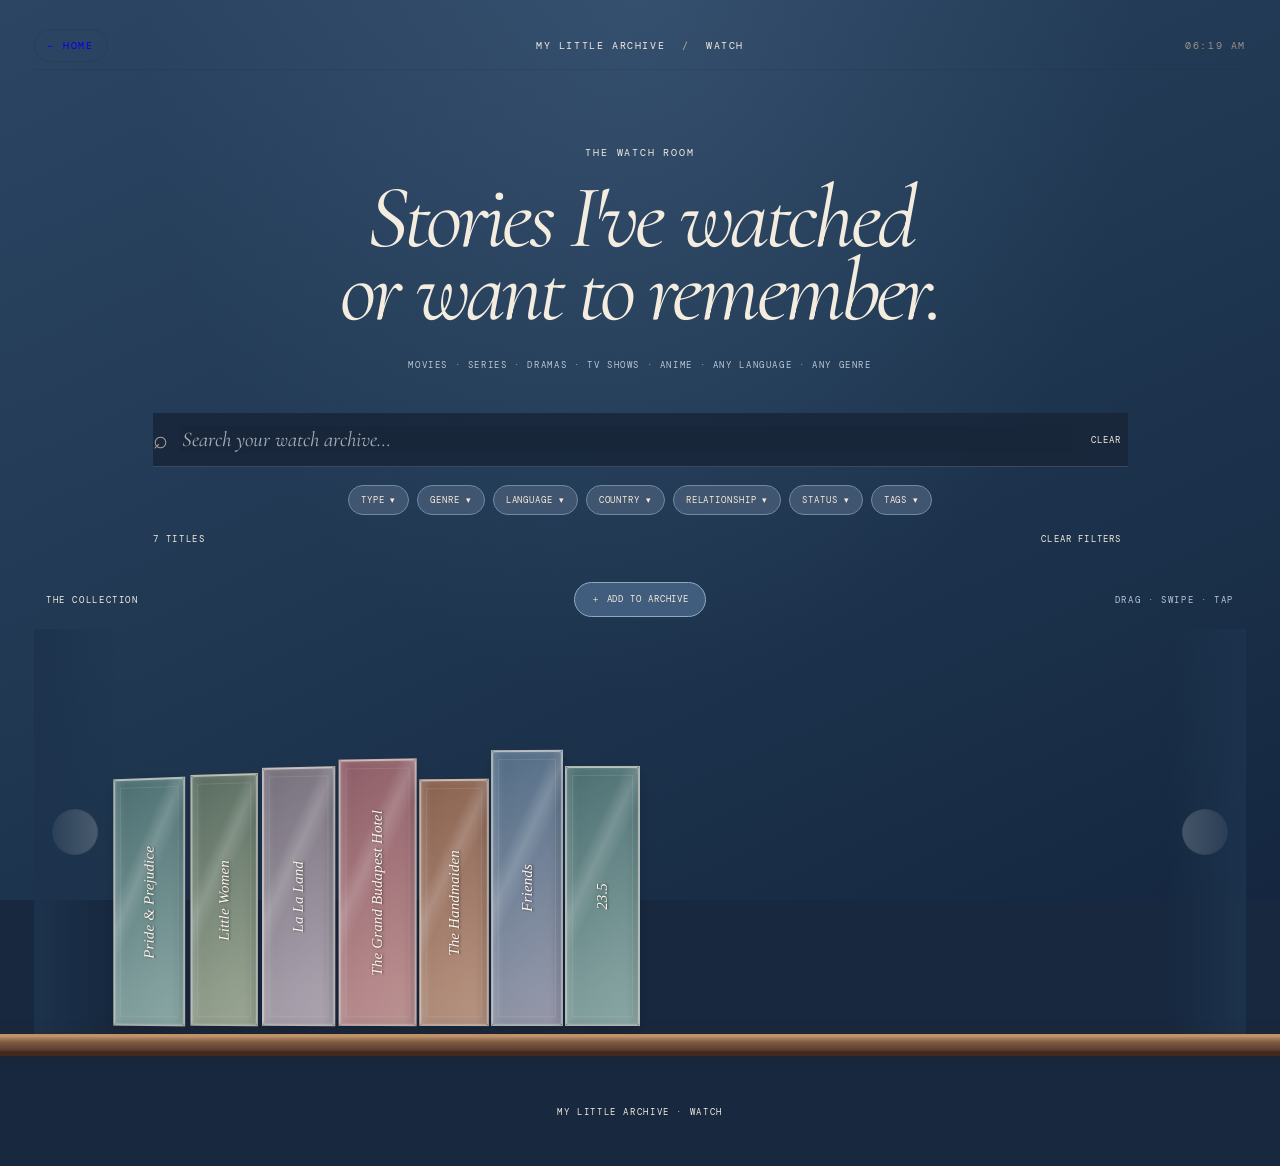
==== commit cb7a4bb6: "Improve Watch archive form controls" ====
--- a/watch.html
+++ b/watch.html
@@ -119,15 +119,24 @@
 
         <input name="poster" type="hidden">
 
+        <div id="addPosterPreview" class="add-poster-preview" hidden>
+          <span class="add-poster-preview-label">POSTER PREVIEW</span>
+          <div class="add-poster-preview-content">
+            <img id="addPosterPreviewImage" alt="Poster preview">
+            <p id="addPosterPreviewMessage">No poster selected yet.</p>
+          </div>
+        </div>
+
         <div class="form-grid">
           <label>
             TITLE
             <input name="title" type="text" required>
           </label>
 
+          
           <label>
             TYPE
-            <select name="type">
+            <select name="type" id="archiveType">
               <option>Movie</option>
               <option>Series</option>
               <option>Drama</option>
@@ -136,6 +145,9 @@
               <option>Special</option>
               <option>Other</option>
             </select>
+            <input name="customType" id="customType"
+                   type="text" placeholder="Enter your type"
+                   hidden>
           </label>
 
           <label>
@@ -158,23 +170,95 @@
             <input name="country" type="text">
           </label>
 
-          <label>
+          <label class="wide">
             REPRESENTATION
-            <input name="relationship" type="text"
-                   placeholder="M/F · F/F · M/M · GL · BL">
-          </label>
-
-          <label>
+            <div class="multi-select" id="representationSelect"
+                 data-field="relationship">
+              <div class="multi-selected"></div>
+              <select class="multi-options"
+                      aria-label="Choose representation">
+                <option value="">Choose a representation…</option>
+                <option>M/F</option>
+                <option>F/F</option>
+                <option>M/M</option>
+                <option>GL</option>
+                <option>BL</option>
+                <option>Queer</option>
+                <option>LGBTQ+</option>
+                <option>Other</option>
+              </select>
+              <div class="multi-custom">
+                <input type="text" placeholder="Add a custom representation">
+                <button type="button" class="multi-add">ADD</button>
+              </div>
+              <input type="hidden" name="relationship">
+            </div>
+          </label>
+
+          <label class="wide">
             GENRES
-            <input name="genres" type="text"
-                   placeholder="Romance, Drama, Thriller">
-          </label>
-
-          <label>
+            <div class="multi-select" id="genreSelect"
+                 data-field="genres">
+              <div class="multi-selected"></div>
+              <select class="multi-options" aria-label="Choose genres">
+                <option value="">Choose a genre…</option>
+                <option>Action</option>
+                <option>Adventure</option>
+                <option>Animation</option>
+                <option>Comedy</option>
+                <option>Crime</option>
+                <option>Documentary</option>
+                <option>Drama</option>
+                <option>Fantasy</option>
+                <option>Historical</option>
+                <option>Horror</option>
+                <option>Mystery</option>
+                <option>Psychological</option>
+                <option>Romance</option>
+                <option>Sci-Fi</option>
+                <option>Slice of Life</option>
+                <option>Sports</option>
+                <option>Supernatural</option>
+                <option>Thriller</option>
+                <option>Other</option>
+              </select>
+              <div class="multi-custom">
+                <input type="text" placeholder="Add a custom genre">
+                <button type="button" class="multi-add">ADD</button>
+              </div>
+              <input type="hidden" name="genres">
+            </div>
+          </label>
+
+          <label class="wide">
             TAGS
-            <input name="tags" type="text"
-                   placeholder="slow burn, comfort, tragic">
-          </label>
+            <div class="multi-select" id="tagSelect"
+                 data-field="tags">
+              <div class="multi-selected"></div>
+              <select class="multi-options" aria-label="Choose tags">
+                <option value="">Choose a tag…</option>
+                <option>Slow burn</option>
+                <option>Comfort</option>
+                <option>Tragic</option>
+                <option>Coming of Age</option>
+                <option>Found Family</option>
+                <option>Enemies to Lovers</option>
+                <option>Friends to Lovers</option>
+                <option>Angst</option>
+                <option>Happy Ending</option>
+                <option>Sad Ending</option>
+                <option>Rewatch</option>
+                <option>Favourite</option>
+                <option>Other</option>
+              </select>
+              <div class="multi-custom">
+                <input type="text" placeholder="Add a custom tag">
+                <button type="button" class="multi-add">ADD</button>
+              </div>
+              <input type="hidden" name="tags">
+            </div>
+          </label>
+
 
           <label>
             STATUS
@@ -375,3 +459,4 @@
 </body>
 </html>
 
+ 
--- a/watch-fixes.css
+++ b/watch-fixes.css
@@ -616,3 +616,646 @@
 #filters .filter .menu:not([hidden]) {
   display: block !important;
 }
+
+/* MY LITTLE ARCHIVE — FLOATING CASE PREVIEW */
+.rack {
+  isolation: isolate;
+}
+
+.case-preview {
+  position: absolute;
+  z-index: 25;
+  top: 18px;
+  display: grid;
+  grid-template-columns: 104px minmax(0, 1fr);
+  gap: 14px;
+  padding: 12px;
+  border: 1px solid rgba(190, 210, 231, 0.42);
+  border-radius: 7px;
+  background: #182b43;
+  color: #f3ecdf;
+  box-shadow: 0 14px 38px rgba(3, 10, 22, 0.42);
+  opacity: 0;
+  visibility: hidden;
+  transform: translateY(7px);
+  transition: opacity 160ms ease, transform 160ms ease, visibility 160ms;
+  pointer-events: none;
+}
+
+.case-preview.visible {
+  opacity: 1;
+  visibility: visible;
+  transform: translateY(0);
+}
+
+.case-preview-art {
+  min-width: 0;
+  min-height: 138px;
+  overflow: hidden;
+  border-radius: 3px;
+  background: #101d30;
+  display: flex;
+  align-items: center;
+  justify-content: center;
+}
+
+.case-preview-art img {
+  display: block;
+  width: 100%;
+  height: 100%;
+  max-height: 170px;
+  object-fit: contain;
+}
+
+.case-preview-placeholder {
+  padding: 8px;
+  color: #f3ecdf;
+  font-family: var(--serif);
+  text-align: center;
+  overflow-wrap: anywhere;
+}
+
+.case-preview-copy {
+  min-width: 0;
+  align-self: center;
+}
+
+.case-preview-meta {
+  display: block;
+  margin-bottom: 7px;
+  color: #c0cede;
+  font-size: 9px;
+  letter-spacing: 1.2px;
+  text-transform: uppercase;
+}
+
+.case-preview-title {
+  margin: 0 0 7px;
+  color: #f3ecdf;
+  font-family: var(--serif);
+  font-size: 21px;
+  font-weight: 400;
+  line-height: 1.15;
+  overflow-wrap: anywhere;
+}
+
+.case-preview-description {
+  display: -webkit-box;
+  margin: 0;
+  color: #d5deea;
+  font-family: var(--serif);
+  font-size: 13px;
+  line-height: 1.5;
+  overflow: hidden;
+  overflow-wrap: anywhere;
+  -webkit-box-orient: vertical;
+  -webkit-line-clamp: 4;
+}
+
+.arrow:disabled {
+  opacity: 0.28;
+  cursor: default;
+  pointer-events: none;
+}
+
+@media (max-width: 600px) {
+  .case-preview {
+    grid-template-columns: 82px minmax(0, 1fr);
+    gap: 10px;
+  }
+
+  .case-preview-art {
+    min-height: 112px;
+  }
+
+  .case-preview-title {
+    font-size: 17px;
+  }
+
+  .case-preview-description {
+    font-size: 12px;
+    -webkit-line-clamp: 3;
+  }
+}
+
+
+/* PREVIEW FLOATING FIX — keep the original Watch room design */
+.case-preview {
+  position: fixed;
+  z-index: 1000;
+  max-height: min(210px, calc(100vh - 24px));
+  overflow: hidden;
+}
+
+.case-preview-art img {
+  max-width: 100%;
+  object-fit: contain;
+}
+
+/* Subtle depth without moving the case's clickable outer hit target */
+.case-art,
+.case-text {
+  transition: transform 240ms ease, filter 240ms ease;
+}
+
+.case:hover .case-art,
+.case:hover .case-text,
+.case:focus-visible .case-art,
+.case:focus-visible .case-text {
+  transform: translateY(-3px) scale(1.012);
+}
+
+.case:hover .case-art {
+  filter: saturate(1.06) brightness(1.025);
+}
+
+@media (prefers-reduced-motion: reduce) {
+  .case-art,
+  .case-text {
+    transition: none;
+  }
+}
+
+/* Minimal poster preview — preserves the original navy archive theme */
+.case-preview {
+  grid-template-columns: 104px minmax(0, 1fr);
+  align-items: start;
+  gap: 13px;
+  padding: 12px;
+  width: min(320px, calc(100vw - 24px));
+}
+
+.case-preview-art {
+  min-height: 0;
+  height: 142px;
+  align-self: start;
+}
+
+.case-preview-art img {
+  width: 100%;
+  height: 100%;
+  max-height: none;
+  object-fit: contain;
+}
+
+.case-preview-copy {
+  min-width: 0;
+}
+
+.case-preview-meta {
+  display: block;
+  margin-bottom: 7px;
+  font-size: 9px;
+  letter-spacing: 1.1px;
+  text-transform: uppercase;
+}
+
+.case-preview-title {
+  margin: 0 0 9px;
+  font-size: 17px;
+  line-height: 1.3;
+  overflow-wrap: anywhere;
+}
+
+.case-preview-genres {
+  margin: 0 0 10px;
+  font-size: 12px;
+  line-height: 1.5;
+  color: #c4d2df;
+}
+
+.case-preview-status {
+  display: inline-block;
+  font-size: 9px;
+  letter-spacing: 1px;
+  text-transform: uppercase;
+  color: #b7c9dc;
+}
+
+.case-preview-genres[hidden],
+.case-preview-status[hidden] {
+  display: none;
+}
+
+@media (max-width: 480px) {
+  .case-preview {
+    grid-template-columns: 84px minmax(0, 1fr);
+    gap: 10px;
+  }
+
+  .case-preview-art {
+    height: 120px;
+  }
+
+  .case-preview-title {
+    font-size: 15px;
+  }
+}
+
+/* Add-to-Archive poster preview */
+.add-poster-preview {
+  margin: 18px 0;
+  padding: 14px;
+  border: 1px solid rgba(190, 210, 231, 0.32);
+  border-radius: 6px;
+  background: rgba(13, 27, 44, 0.55);
+  color: #f3ecdf;
+}
+
+.add-poster-preview[hidden] {
+  display: none;
+}
+
+.add-poster-preview-label {
+  display: block;
+  margin-bottom: 10px;
+  font-size: 10px;
+  letter-spacing: 1.5px;
+}
+
+.add-poster-preview-content {
+  display: flex;
+  align-items: center;
+  gap: 14px;
+}
+
+.add-poster-preview-content img {
+  display: block;
+  width: 88px;
+  height: 124px;
+  object-fit: contain;
+  border-radius: 3px;
+  background: #101d30;
+}
+
+.add-poster-preview-content p {
+  margin: 0;
+  color: #c4d2df;
+  font-size: 13px;
+  line-height: 1.5;
+}
+
+@media (max-width: 480px) {
+  .add-poster-preview-content img {
+    width: 72px;
+    height: 104px;
+  }
+}
+
+/* ORGANIC CD SHELF — gentle variation without changing archive data */
+#rail {
+  gap: 2px;
+  align-items: flex-end;
+  padding-left: max(5vw, 52px);
+  padding-right: max(5vw, 52px);
+}
+
+#rail .case {
+  flex-shrink: 0;
+  transform-origin: center bottom;
+  transition:
+    transform 220ms ease,
+    filter 220ms ease;
+}
+
+/* Subtle differences in case height and tilt */
+#rail .case:nth-child(7n + 1) {
+  height: calc(var(--h, 285px) - 16px);
+  transform: rotate(-0.6deg);
+}
+
+#rail .case:nth-child(7n + 3) {
+  height: calc(var(--h, 285px) + 8px);
+  transform: rotate(0.4deg);
+}
+
+#rail .case:nth-child(7n + 5) {
+  height: calc(var(--h, 285px) - 8px);
+  transform: rotate(-0.25deg);
+}
+
+#rail .case:hover {
+  transform: translateY(-8px) rotate(0deg);
+  filter: saturate(1.08) brightness(1.04);
+  z-index: 30;
+}
+
+/* REFINED CD SHELF — unified tilt and gentle physical depth */
+#rail {
+  perspective: 1400px;
+  perspective-origin: 50% 70%;
+  transform-style: preserve-3d;
+  gap: 2px;
+  padding-left: max(6vw, 64px);
+  padding-right: max(6vw, 64px);
+}
+
+#rail .case {
+  flex-shrink: 0;
+  transform-origin: center bottom;
+  backface-visibility: hidden;
+  transition:
+    transform 360ms cubic-bezier(0.22, 1, 0.36, 1),
+    filter 360ms ease;
+}
+
+/* Small, alternating shelf variations */
+#rail .case:nth-child(7n + 1) {
+  height: calc(var(--h, 285px) - 12px);
+  transform: rotateY(-2deg) rotateZ(-0.45deg);
+}
+
+#rail .case:nth-child(7n + 3) {
+  height: calc(var(--h, 285px) + 6px);
+  transform: rotateY(1.5deg) rotateZ(0.3deg);
+}
+
+#rail .case:nth-child(7n + 5) {
+  height: calc(var(--h, 285px) - 6px);
+  transform: rotateY(-1deg) rotateZ(-0.2deg);
+}
+
+/* Keep the outer case as the click target; lift its contents gently */
+#rail .case:hover,
+#rail .case:focus-visible {
+  transform: translateY(-7px) rotateY(0deg) rotateZ(0deg);
+  filter: saturate(1.06) brightness(1.035);
+  z-index: 30;
+}
+
+#rail .case:hover .case-art,
+#rail .case:hover .case-text,
+#rail .case:focus-visible .case-art,
+#rail .case:focus-visible .case-text {
+  transform: translateY(-2px);
+}
+
+@media (prefers-reduced-motion: reduce) {
+  #rail .case,
+  #rail .case-art,
+  #rail .case-text {
+    transition: none;
+  }
+}
+
+
+/* PHYSICAL CD SHELF — CURVE + PULL-FORWARD HOVER */
+
+#rail {
+  perspective: 1400px;
+  perspective-origin: 50% 68%;
+  transform-style: preserve-3d;
+}
+
+#rail .case {
+  position: relative;
+  transform-origin: center center;
+  transform:
+    perspective(1400px)
+    rotateY(var(--curve-angle, 0deg))
+    rotateZ(var(--tilt, 0deg))
+    translateZ(0);
+  transition:
+    transform 650ms cubic-bezier(0.16, 1, 0.3, 1),
+    filter 400ms ease;
+  will-change: transform;
+  backface-visibility: hidden;
+}
+
+/* Let the existing JavaScript control the curve */
+#rail .case:nth-child(7n + 1),
+#rail .case:nth-child(7n + 3),
+#rail .case:nth-child(7n + 5) {
+  /* Keep the existing individual case heights */
+}
+
+/* Pull the hovered case forward without moving its neighbours */
+#rail .case:hover,
+#rail .case:focus-visible {
+  transform:
+    perspective(1400px)
+    rotateY(0deg)
+    rotateZ(0deg)
+    translateZ(55px)
+    translateY(-10px)
+    scale(1.025);
+  filter: brightness(1.08) saturate(1.08);
+  z-index: 40;
+}
+
+/* Gentle inner movement */
+#rail .case:hover .case-art,
+#rail .case:hover .case-text,
+#rail .case:focus-visible .case-art,
+#rail .case:focus-visible .case-text {
+  transform: translateY(-2px);
+}
+
+@media (prefers-reduced-motion: reduce) {
+  #rail .case,
+  #rail .case-art,
+  #rail .case-text {
+    transition: none;
+  }
+}
+
+/* FINAL 3D CURVE — overrides older static tilt rules */
+#rail .case:nth-child(n) {
+  transform:
+    perspective(1400px)
+    rotateY(var(--curve-angle, 0deg))
+    rotateZ(0deg);
+  transform-origin: center bottom;
+  transition:
+    transform 650ms cubic-bezier(0.16, 1, 0.3, 1),
+    filter 400ms ease;
+}
+
+/* Hover pulls the selected case forward */
+#rail .case:nth-child(n):hover,
+#rail .case:nth-child(n):focus-visible {
+  transform:
+    perspective(1400px)
+    rotateY(0deg)
+    rotateZ(0deg)
+    translateZ(55px)
+    translateY(-10px)
+    scale(1.025);
+  filter: brightness(1.08) saturate(1.08);
+  z-index: 40;
+}
+
+/* MULTISELECT CONTROLS */
+
+.multi-select {
+  display: flex;
+  flex-direction: column;
+  gap: 10px;
+  width: 100%;
+  min-width: 0;
+}
+
+.multi-selected {
+  display: flex;
+  flex-wrap: wrap;
+  gap: 7px;
+  min-height: 0;
+}
+
+.multi-selected:empty {
+  display: none;
+}
+
+.multi-chip {
+  display: inline-flex;
+  align-items: center;
+  gap: 7px;
+  padding: 6px 9px;
+  border: 1px solid rgba(41, 39, 35, 0.25);
+  background: rgba(255, 255, 255, 0.38);
+  color: var(--ink);
+  font-family: var(--mono);
+  font-size: 10px;
+  letter-spacing: 0.02em;
+}
+
+.multi-chip button {
+  display: inline-flex;
+  align-items: center;
+  justify-content: center;
+  padding: 0;
+  border: 0;
+  background: transparent;
+  color: var(--ink);
+  font-family: var(--serif);
+  font-size: 17px;
+  line-height: 1;
+  cursor: pointer;
+}
+
+.multi-chip button:hover {
+  opacity: 0.55;
+}
+
+.multi-custom {
+  display: flex;
+  align-items: stretch;
+  gap: 8px;
+  width: 100%;
+}
+
+.multi-custom input {
+  flex: 1;
+  min-width: 0;
+}
+
+.multi-custom .multi-add {
+  flex-shrink: 0;
+  padding: 9px 13px;
+  border: 1px solid rgba(41, 39, 35, 0.3);
+  background: transparent;
+  color: var(--ink);
+  font-family: var(--mono);
+  font-size: 10px;
+  letter-spacing: 0.08em;
+  cursor: pointer;
+}
+
+.multi-custom .multi-add:hover {
+  background: rgba(255, 255, 255, 0.45);
+}
+
+.multi-select .multi-options {
+  width: 100%;
+  min-width: 0;
+}
+
+@media (max-width: 480px) {
+  .multi-custom {
+    flex-wrap: wrap;
+  }
+
+  .multi-custom .multi-add {
+    min-height: 40px;
+  }
+}
+
+
+/* MULTISELECT LAYOUT FIX */
+
+#addModal .multi-select {
+  display: flex;
+  flex-direction: column;
+  align-items: stretch;
+  gap: 8px;
+  width: 100%;
+  min-width: 0;
+}
+
+#addModal .multi-selected {
+  display: flex;
+  flex-wrap: wrap;
+  gap: 7px;
+}
+
+#addModal .multi-custom {
+  display: flex;
+  align-items: stretch;
+  gap: 8px;
+  width: 100%;
+}
+
+#addModal .multi-custom input {
+  flex: 1 1 auto;
+  width: 0;
+  min-width: 0;
+  box-sizing: border-box;
+}
+
+#addModal .multi-custom button.multi-add {
+  display: inline-flex;
+  flex: 0 0 auto;
+  align-items: center;
+  justify-content: center;
+  width: auto;
+  min-width: 58px;
+  min-height: 40px;
+  padding: 8px 12px;
+  border: 1px solid rgba(41, 39, 35, 0.35);
+  border-radius: 0;
+  background: #65452f;
+  color: #fff8ee;
+  font-family: var(--mono);
+  font-size: 10px;
+  line-height: 1.2;
+  letter-spacing: 0.08em;
+  cursor: pointer;
+}
+
+#addModal .multi-custom button.multi-add:hover {
+  background: #79563b;
+}
+
+#addModal .multi-options {
+  display: block;
+  width: 100%;
+  min-width: 0;
+  box-sizing: border-box;
+  position: relative;
+}
+
+#addModal .multi-select,
+#addModal .multi-select * {
+  box-sizing: border-box;
+}
+
+#addModal .multi-chip button {
+  width: auto;
+  min-width: 0;
+  min-height: 0;
+  padding: 0;
+  border: 0;
+  background: transparent;
+  color: var(--ink);
+  font-size: 17px;
+}
